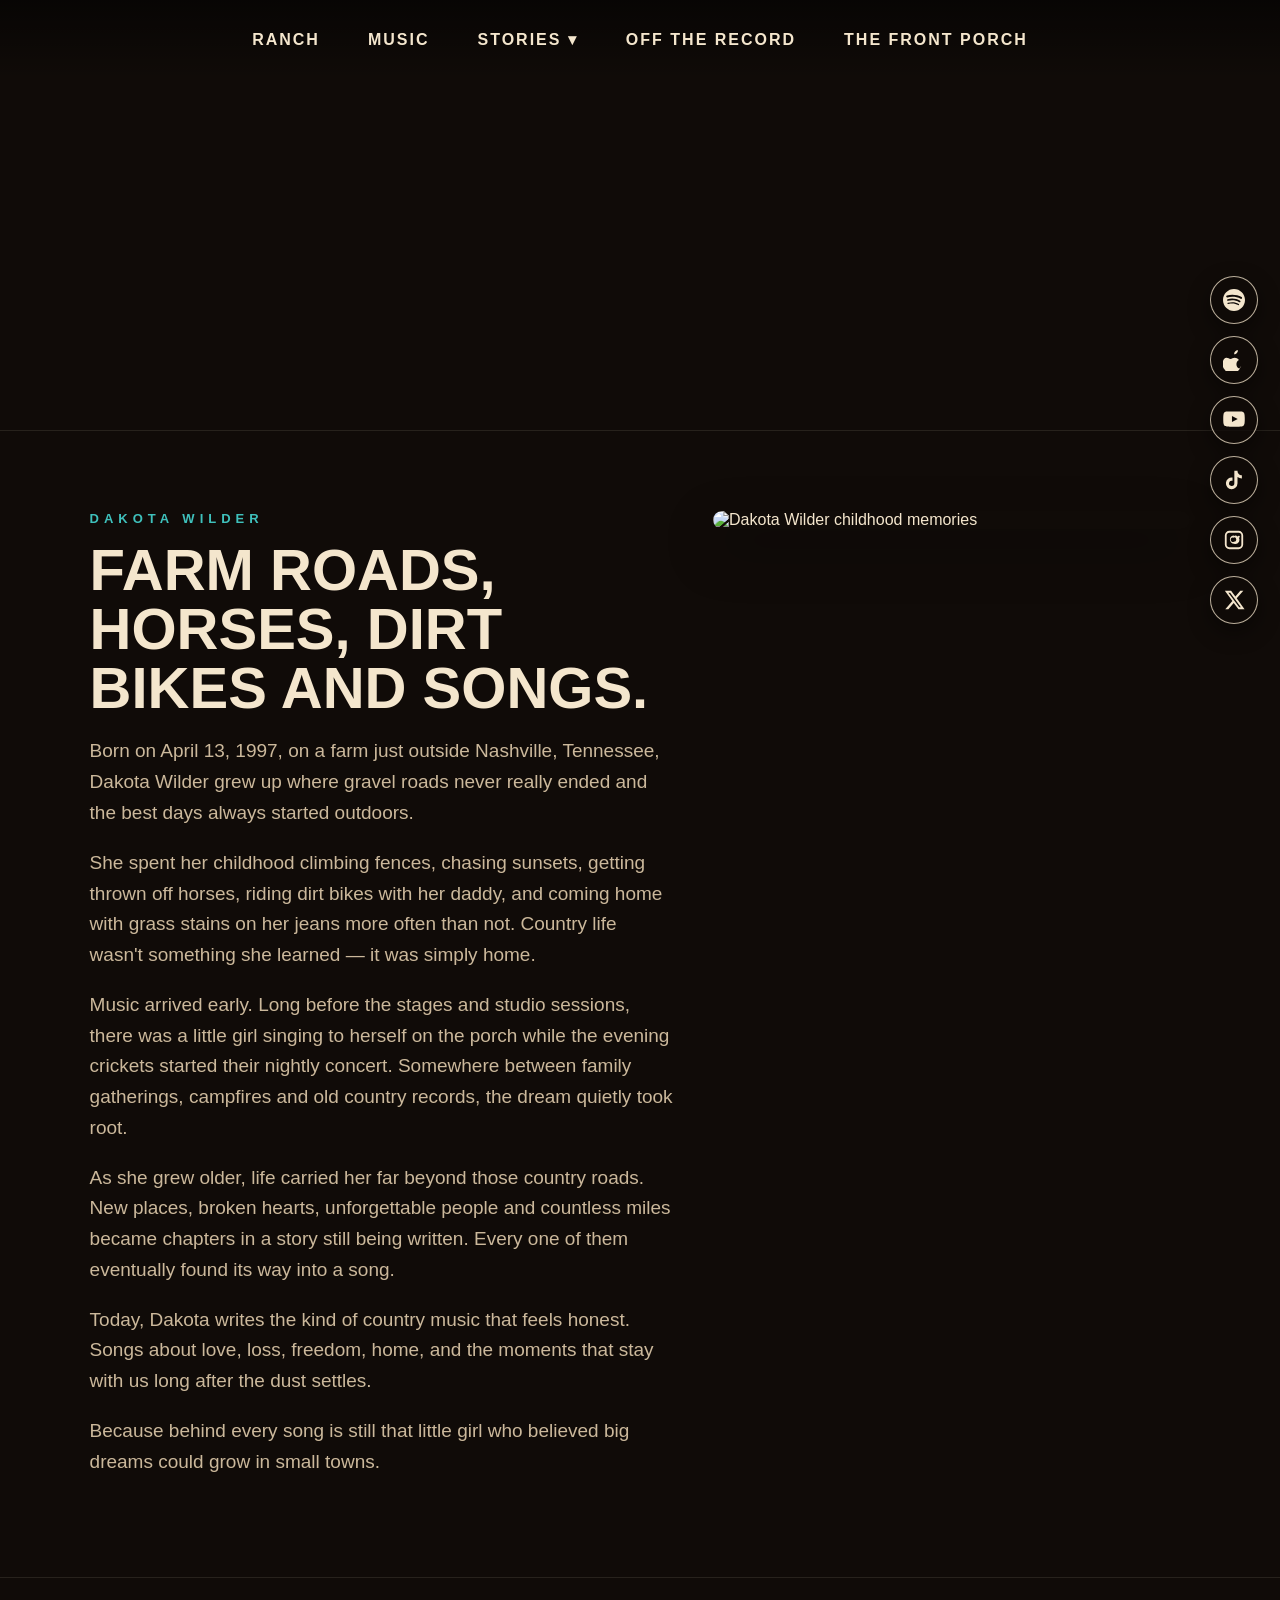
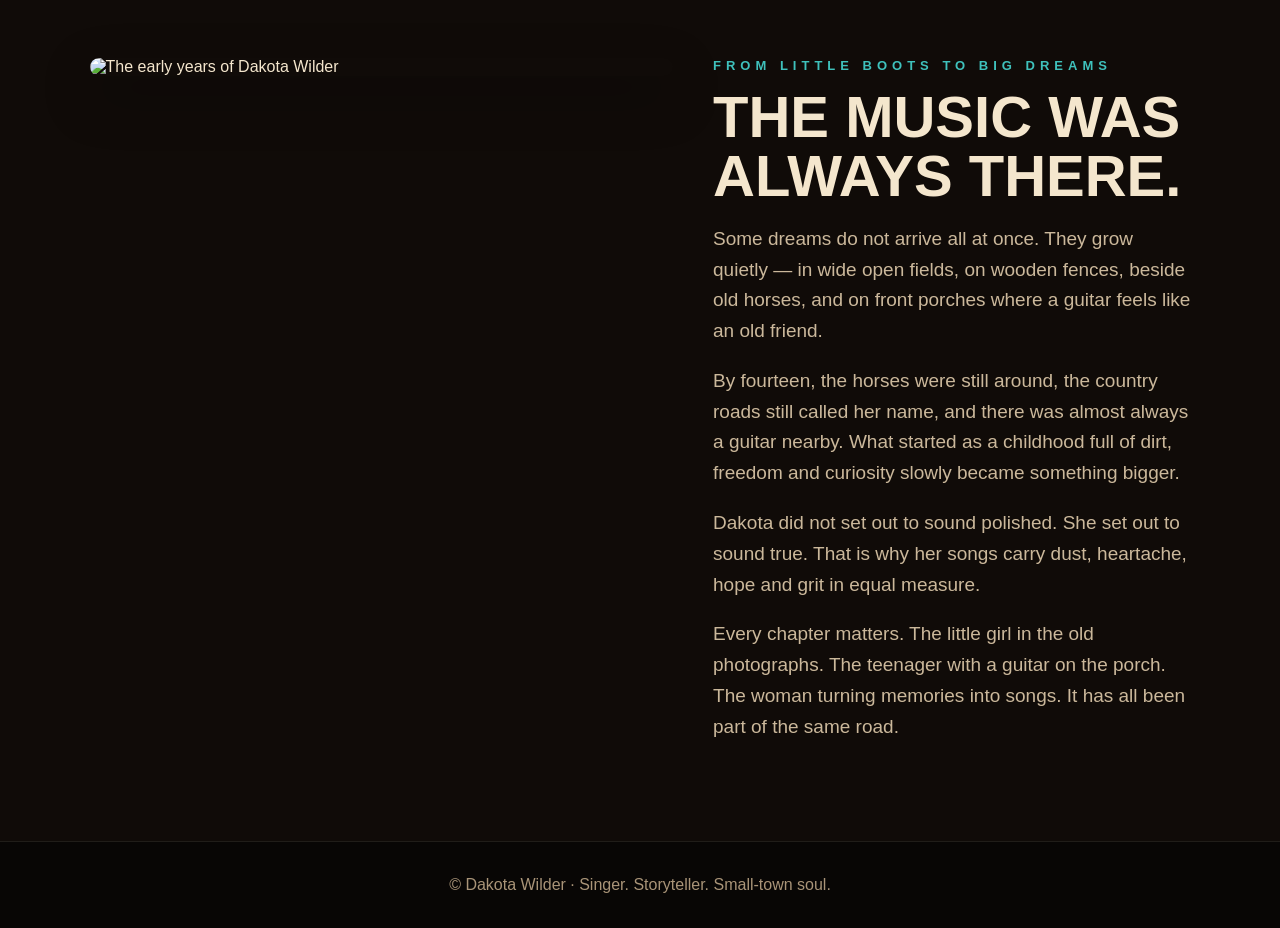
==== about.html @ b282b976 "Clean website structure and update music previews" ====
<!DOCTYPE html>
<html lang="en">
<head>
    <meta charset="UTF-8">
    <meta name="viewport" content="width=device-width, initial-scale=1.0">
    <title>My Story | Dakota Wilder</title>
    <meta name="description" content="The story of Dakota Wilder.">
    <link rel="icon" href="favicon.ico" sizes="any">
    <link rel="icon" type="image/png" href="dw-favicon.png">
    <link rel="apple-touch-icon" href="dw-favicon.png">
    <link rel="stylesheet" href="css/styles.css">
</head>

<body>

<header class="site-header">
    <button class="mobile-menu-btn" type="button">Menu</button>

    <nav class="nav">
    <a class="nav-link" href="index.html">Ranch</a>
    <a class="nav-link" href="music.html">Music</a>

    <div class="nav-item">
        <button class="menu-toggle" type="button">Stories ▾</button>
        <div class="dropdown-menu">
            <a href="about.html">My Story</a>
            <a href="campfire-stories.html">Campfire Journal</a>
        </div>
    </div>

    <a class="nav-link" href="backroad-gallery.html">Off the Record</a>
    <a class="nav-link" href="fan-wall.html">The Front Porch</a>
</nav>
</header>

<div class="social-rail">
    <a class="icon-btn" href="https://open.spotify.com/artist/5qJsiSGEAFm5tGvDlnrL5n" target="_blank" rel="noopener" aria-label="Spotify">
        <svg viewBox="0 0 24 24"><path d="M12 0C5.37 0 0 5.37 0 12s5.37 12 12 12 12-5.37 12-12S18.63 0 12 0zm5.5 17.34c-.22.35-.69.46-1.04.24-2.86-1.75-6.46-2.15-10.7-1.18-.4.09-.8-.16-.89-.56-.09-.4.16-.8.56-.89 4.64-1.06 8.62-.6 11.83 1.36.35.22.46.68.24 1.03zm1.48-3.29c-.28.43-.85.56-1.28.28-3.27-2.01-8.25-2.59-12.12-1.42-.49.15-1.01-.13-1.16-.62-.15-.49.13-1.01.62-1.16 4.41-1.34 9.89-.69 13.66 1.62.43.27.56.84.28 1.3zm.13-3.42C15.18 8.3 8.7 8.09 4.95 9.22c-.59.18-1.21-.15-1.39-.74-.18-.59.15-1.21.74-1.39 4.31-1.31 11.46-1.06 16 1.63.53.31.71 1 .39 1.53-.31.53-1 .71-1.58.38z"/></svg>
    </a>

    <a class="icon-btn" href="https://music.apple.com/za/artist/dakota-wilder/1894577839" target="_blank" rel="noopener" aria-label="Apple Music">
        <svg viewBox="0 0 24 24"><path d="M16.36 1.43c0 1.08-.44 2.1-1.17 2.88-.76.82-2.02 1.45-3.03 1.36-.13-1.04.36-2.15 1.08-2.92.78-.84 2.14-1.48 3.12-1.32zm3.55 16.92c-.58 1.33-.86 1.93-1.61 3.11-1.05 1.62-2.53 3.64-4.36 3.66-1.63.02-2.05-1.06-4.26-1.04-2.21.01-2.67 1.07-4.3 1.05-1.83-.02-3.23-1.84-4.28-3.46C-1.93 16.94-.25 9.83 3.62 9.58c1.88-.12 3.05 1.22 4.6 1.22 1.5 0 2.42-1.23 4.58-1.23 1.64 0 3.38.89 4.58 2.43-4.02 2.2-3.37 7.94.53 9.35z"/></svg>
    </a>

    <a class="icon-btn" href="https://www.youtube.com/@dakotawilderofficial" target="_blank" rel="noopener" aria-label="YouTube">
        <svg viewBox="0 0 24 24"><path d="M23.5 6.2s-.23-1.63-.94-2.35c-.9-.94-1.91-.95-2.37-1C16.88 2.6 12 2.6 12 2.6h-.01s-4.88 0-8.19.25c-.46.05-1.47.06-2.37 1C.72 4.57.5 6.2.5 6.2S.26 8.12.26 10.04v1.8c0 1.92.24 3.84.24 3.84s.23 1.63.94 2.35c.9.94 2.08.91 2.61 1.01 1.89.18 7.95.24 7.95.24s4.89-.01 8.2-.26c.46-.05 1.47-.06 2.37-1 .71-.72.94-2.35.94-2.35s.24-1.92.24-3.84v-1.8c0-1.92-.24-3.84-.24-3.84zM9.78 14.2V7.54l6.28 3.34-6.28 3.32z"/></svg>
    </a>

    <a class="icon-btn" href="https://www.tiktok.com/@dakotawilderofficial" target="_blank" rel="noopener" aria-label="TikTok">
        <svg viewBox="0 0 24 24"><path d="M19.59 6.69a4.83 4.83 0 0 1-3.77-4.25V2h-3.45v13.67a2.89 2.89 0 1 1-2-2.75V9.4a6.33 6.33 0 1 0 5.45 6.27V8.72a8.16 8.16 0 0 0 4.77 1.52V6.79c-.34 0-.67-.04-1-.1z"/></svg>
    </a>

    <a class="icon-btn" href="https://www.instagram.com/dakotawildercountry/" target="_blank" rel="noopener" aria-label="Instagram">
        <svg viewBox="0 0 24 24"><path d="M7 2h10a5 5 0 0 1 5 5v10a5 5 0 0 1-5 5H7a5 5 0 0 1-5-5V7a5 5 0 0 1 5-5zm0 2a3 3 0 0 0-3 3v10a3 3 0 0 0 3 3h10a3 3 0 0 0 3-3V7a3 3 0 0 0-3-3H7zm5 3.5A4.5 4.5 0 1 1 12 16a4.5 4.5 0 0 1 0-9zm0 2A2.5 2.5 0 1 0 12 14a2.5 2.5 0 0 0 0-5zm5.25-2.15a1.1 1.1 0 1 1-1.1 1.1 1.1 1.1 0 0 1 1.1-1.1z"/></svg>
    </a>

    <a class="icon-btn" href="https://x.com/DakotaWCountry" target="_blank" rel="noopener" aria-label="X">
        <svg viewBox="0 0 24 24"><path d="M18.9 2h3.3l-7.2 8.2L23.5 22h-6.6l-5.2-6.8L5.8 22H2.5l7.7-8.8L2 2h6.8l4.7 6.2L18.9 2zm-1.2 17.9h1.8L7.8 4H5.9l11.8 15.9z"/></svg>
    </a>
</div>

<main>

    <section class="page-hero" style="background-image:url('images/img/headers/headerstory.png');"></section>

    <section class="section">
        <div class="wrap story-layout">

            <div>
                <div class="eyebrow">Dakota Wilder</div>

                <h2>Farm roads, horses, dirt bikes and songs.</h2>

                <p>Born on April 13, 1997, on a farm just outside Nashville, Tennessee, Dakota Wilder grew up where gravel roads never really ended and the best days always started outdoors.</p>

                <p>She spent her childhood climbing fences, chasing sunsets, getting thrown off horses, riding dirt bikes with her daddy, and coming home with grass stains on her jeans more often than not. Country life wasn't something she learned — it was simply home.</p>

                <p>Music arrived early. Long before the stages and studio sessions, there was a little girl singing to herself on the porch while the evening crickets started their nightly concert. Somewhere between family gatherings, campfires and old country records, the dream quietly took root.</p>

                <p>As she grew older, life carried her far beyond those country roads. New places, broken hearts, unforgettable people and countless miles became chapters in a story still being written. Every one of them eventually found its way into a song.</p>

                <p>Today, Dakota writes the kind of country music that feels honest. Songs about love, loss, freedom, home, and the moments that stay with us long after the dust settles.</p>

                <p>Because behind every song is still that little girl who believed big dreams could grow in small towns.</p>
            </div>

            <div>
                <img src="childhood-pics.png"
                     alt="Dakota Wilder childhood memories"
                     style="width:100%;border-radius:14px;box-shadow:0 20px 50px rgba(0,0,0,.35);display:block;">
            </div>

        </div>
    </section>

    <section class="section">
        <div class="wrap story-layout">

            <div>
                <img src="childhood-pics2.png"
                     alt="The early years of Dakota Wilder"
                     style="width:100%;border-radius:14px;box-shadow:0 20px 50px rgba(0,0,0,.35);display:block;">
            </div>

            <div>
                <div class="eyebrow">From little boots to big dreams</div>

                <h2>The music was always there.</h2>

                <p>Some dreams do not arrive all at once. They grow quietly — in wide open fields, on wooden fences, beside old horses, and on front porches where a guitar feels like an old friend.</p>

                <p>By fourteen, the horses were still around, the country roads still called her name, and there was almost always a guitar nearby. What started as a childhood full of dirt, freedom and curiosity slowly became something bigger.</p>

                <p>Dakota did not set out to sound polished. She set out to sound true. That is why her songs carry dust, heartache, hope and grit in equal measure.</p>

                <p>Every chapter matters. The little girl in the old photographs. The teenager with a guitar on the porch. The woman turning memories into songs. It has all been part of the same road.</p>
            </div>

        </div>
    </section>

</main>

<footer class="site-footer">
    © Dakota Wilder · Singer. Storyteller. Small-town soul.
</footer>

<script src="main.js"></script>

</body>
</html>
---- css/styles.css ----
:root{--bg:#100b08;--panel:#1d140f;--cream:#f4e6cd;--muted:#cbb89b;--line:#6e4a2d;--teal:#3fc1bc;--gold:#c9823c;--shadow:rgba(0,0,0,.45)}*{box-sizing:border-box}body{margin:0;background:var(--bg);color:var(--cream);font-family:"Avenir Next",Avenir,Montserrat,Helvetica,Arial,sans-serif}a{color:inherit;text-decoration:none}.site-header{position:fixed;top:0;left:0;right:0;z-index:1000;display:flex;justify-content:center;padding:18px 6%;background:linear-gradient(to bottom,rgba(8,5,3,.92),rgba(8,5,3,.62),rgba(8,5,3,0))}.nav{display:flex;gap:28px;align-items:center}.nav-link,.menu-toggle{border:0;background:transparent;color:var(--cream);font:inherit;font-weight:900;letter-spacing:2px;text-transform:uppercase;cursor:pointer;padding:12px 10px}.nav-item{position:relative}.dropdown-menu{position:absolute;top:100%;left:50%;transform:translateX(-50%);min-width:230px;padding:10px;background:rgba(29,20,15,.98);border:1px solid var(--line);border-radius:16px;box-shadow:0 20px 45px var(--shadow);display:none}.nav-item.open .dropdown-menu{display:block}.dropdown-menu a{display:block;padding:13px 14px;border-radius:10px;font-weight:750}.dropdown-menu a:hover{background:rgba(63,193,188,.14);color:var(--teal)}.mobile-menu-btn{display:none}.hero{min-height:100vh;position:relative;background:url("hero-desktop.webp") center/cover no-repeat}.hero:after{content:"";position:absolute;inset:0;background:linear-gradient(to bottom,rgba(0,0,0,0) 55%,var(--bg) 100%)}.social-rail{position:fixed;right:22px;top:50%;transform:translateY(-50%);z-index:950;display:flex;flex-direction:column;gap:12px}.icon-btn{width:48px;height:48px;border-radius:50%;display:flex;align-items:center;justify-content:center;background:rgba(16,11,8,.78);border:1px solid rgba(244,230,205,.75);color:var(--cream);box-shadow:0 8px 22px var(--shadow);transition:.18s ease}.icon-btn:hover{color:var(--teal);border-color:var(--teal);transform:translateY(-2px)}.icon-btn svg{width:22px;height:22px;fill:currentColor}.section{padding:80px 7%;border-top:1px solid rgba(244,230,205,.1)}.wrap{max-width:1180px;margin:0 auto}.eyebrow{color:var(--teal);letter-spacing:5px;text-transform:uppercase;font-weight:900;font-size:13px;margin-bottom:14px}h1,h2,h3{margin:0;color:var(--cream)}h1{font-size:clamp(42px,8vw,92px);line-height:.92;text-transform:uppercase}h2{font-size:clamp(34px,5vw,58px);line-height:1.02;text-transform:uppercase}h3{font-size:clamp(22px,2.4vw,32px)}p{font-size:19px;line-height:1.62;color:var(--muted)}.home-intro{background:linear-gradient(180deg,#120d0a,#1b130f)}.home-intro .wrap{max-width:860px;text-align:center}.card-grid{display:grid;grid-template-columns:repeat(3,1fr);gap:20px;margin-top:34px}.feature-card,.note-card{background:var(--panel);border:1px solid rgba(244,230,205,.12);border-radius:24px;padding:28px;box-shadow:0 20px 50px var(--shadow)}.feature-card:hover{border-color:rgba(63,193,188,.55)}.page-hero{min-height:52vh;display:flex;align-items:end;padding:130px 7% 70px;background:linear-gradient(to bottom,rgba(16,11,8,.35),var(--bg)),url("hero-desktop.webp") center/cover no-repeat}.music-stack{display:grid;gap:38px}.song-row{display:grid;grid-template-columns:320px 1fr;gap:36px;align-items:center;background:var(--panel);border:1px solid rgba(244,230,205,.12);border-radius:28px;padding:24px;box-shadow:0 20px 50px var(--shadow)}.song-cover-wrap{position:relative;border-radius:22px;overflow:hidden}.song-cover{width:100%;aspect-ratio:1/1;object-fit:cover;border-radius:22px}.preview-badge{position:absolute;left:14px;bottom:14px;display:flex;align-items:center;gap:8px;padding:9px 12px;border-radius:999px;background:rgba(16,11,8,.82);border:1px solid rgba(244,230,205,.65);font-weight:900;font-size:13px}.preview-badge svg{width:16px;height:16px;fill:currentColor}.release-date{color:var(--gold);font-weight:900;letter-spacing:2px;text-transform:uppercase;margin:8px 0 14px}.stream-icons{display:flex;flex-wrap:wrap;gap:14px;margin-top:22px}.lyrics-panel{margin-top:24px;background:rgba(255,255,255,.025);border:1px solid rgba(244,230,205,.1);border-radius:20px;padding:16px}.lyrics-panel summary{cursor:pointer;font-weight:900}.lyrics-panel img{margin-top:16px;border-radius:14px;width:100%;background:#efe1c5}.story-layout{display:grid;grid-template-columns:1.1fr .9fr;gap:40px}.placeholder{min-height:260px;border:1px dashed rgba(244,230,205,.25);border-radius:24px;display:flex;align-items:center;justify-content:center;text-align:center;color:var(--muted);background:rgba(255,255,255,.025);padding:25px}.fan-form{display:grid;gap:14px;max-width:680px}input,textarea{width:100%;padding:16px 18px;border-radius:14px;border:1px solid rgba(244,230,205,.22);background:#0c0806;color:var(--cream);font:inherit}textarea{min-height:150px}.btn{border:0;border-radius:999px;padding:15px 24px;background:linear-gradient(90deg,var(--gold),var(--teal));color:#120d0a;font-weight:900;cursor:pointer}.site-footer{padding:34px 20px;text-align:center;color:#a99478;background:#080605;border-top:1px solid rgba(244,230,205,.1)}@media(max-width:900px){.site-header{padding:13px 16px;background:rgba(8,5,3,.93);justify-content:space-between}.mobile-menu-btn{display:block;border:1px solid rgba(244,230,205,.35);background:rgba(244,230,205,.06);color:var(--cream);border-radius:12px;padding:10px 12px;font-weight:900}.nav{position:absolute;top:100%;left:0;right:0;flex-direction:column;align-items:stretch;gap:0;background:rgba(8,5,3,.98);border-top:1px solid rgba(244,230,205,.12);display:none;padding:10px 16px 18px}.site-header.open .nav{display:flex}.nav-link,.menu-toggle{text-align:left;width:100%;padding:14px 4px}.dropdown-menu{position:static;transform:none;min-width:0;box-shadow:none;margin:0 0 10px;border-radius:14px}.hero{min-height:100vh;background:url("hero-mobile.webp") center top/cover no-repeat}.social-rail{right:10px;bottom:16px;top:auto;transform:none;gap:8px}.icon-btn{width:40px;height:40px}.icon-btn svg{width:19px;height:19px}.section{padding:58px 22px}.card-grid,.song-row,.story-layout{grid-template-columns:1fr}.page-hero{min-height:44vh;padding:115px 22px 48px;background:linear-gradient(to bottom,rgba(16,11,8,.3),var(--bg)),url("hero-mobile.webp") center top/cover no-repeat}}
/* Final Dakota navigation polish */

.site-header{
    position:absolute;
    top:0;
    left:0;
    width:100%;
    z-index:1000;
    background:linear-gradient(to bottom, rgba(0,0,0,.55), rgba(0,0,0,0));
    border-bottom:none;
}

.nav{
    position:relative;
    z-index:1001;
}

.nav-item{
    position:relative;
}

.dropdown-menu{
    position:absolute;
    top:100%;
    left:50%;
    transform:translateX(-50%);
    min-width:260px;
    padding:22px 0;
    margin-top:14px;
    background:rgba(24,14,10,.94);
    border:1px solid rgba(180,119,65,.45);
    border-radius:20px;
    box-shadow:0 20px 50px rgba(0,0,0,.45);
    backdrop-filter:blur(10px);
    z-index:2000;
}

.dropdown-menu a{
    display:block;
    padding:14px 32px;
    color:#fff2dc;
    text-decoration:none;
    font-weight:800;
    letter-spacing:.02em;
}

.dropdown-menu a:hover{
    color:#3fd0cf;
}

.page-hero{
    min-height:430px;
    background-size:cover;
    background-position:center;
    background-repeat:no-repeat;
}

.page-hero .wrap{
    display:none;
}

@media (max-width:768px){
    .site-header{
        position:absolute;
        background:linear-gradient(to bottom, rgba(0,0,0,.72), rgba(0,0,0,0));
    }

    .dropdown-menu{
        position:static;
        transform:none;
        margin-top:12px;
        min-width:100%;
    }

    .page-hero{
        min-height:330px;
    }
}
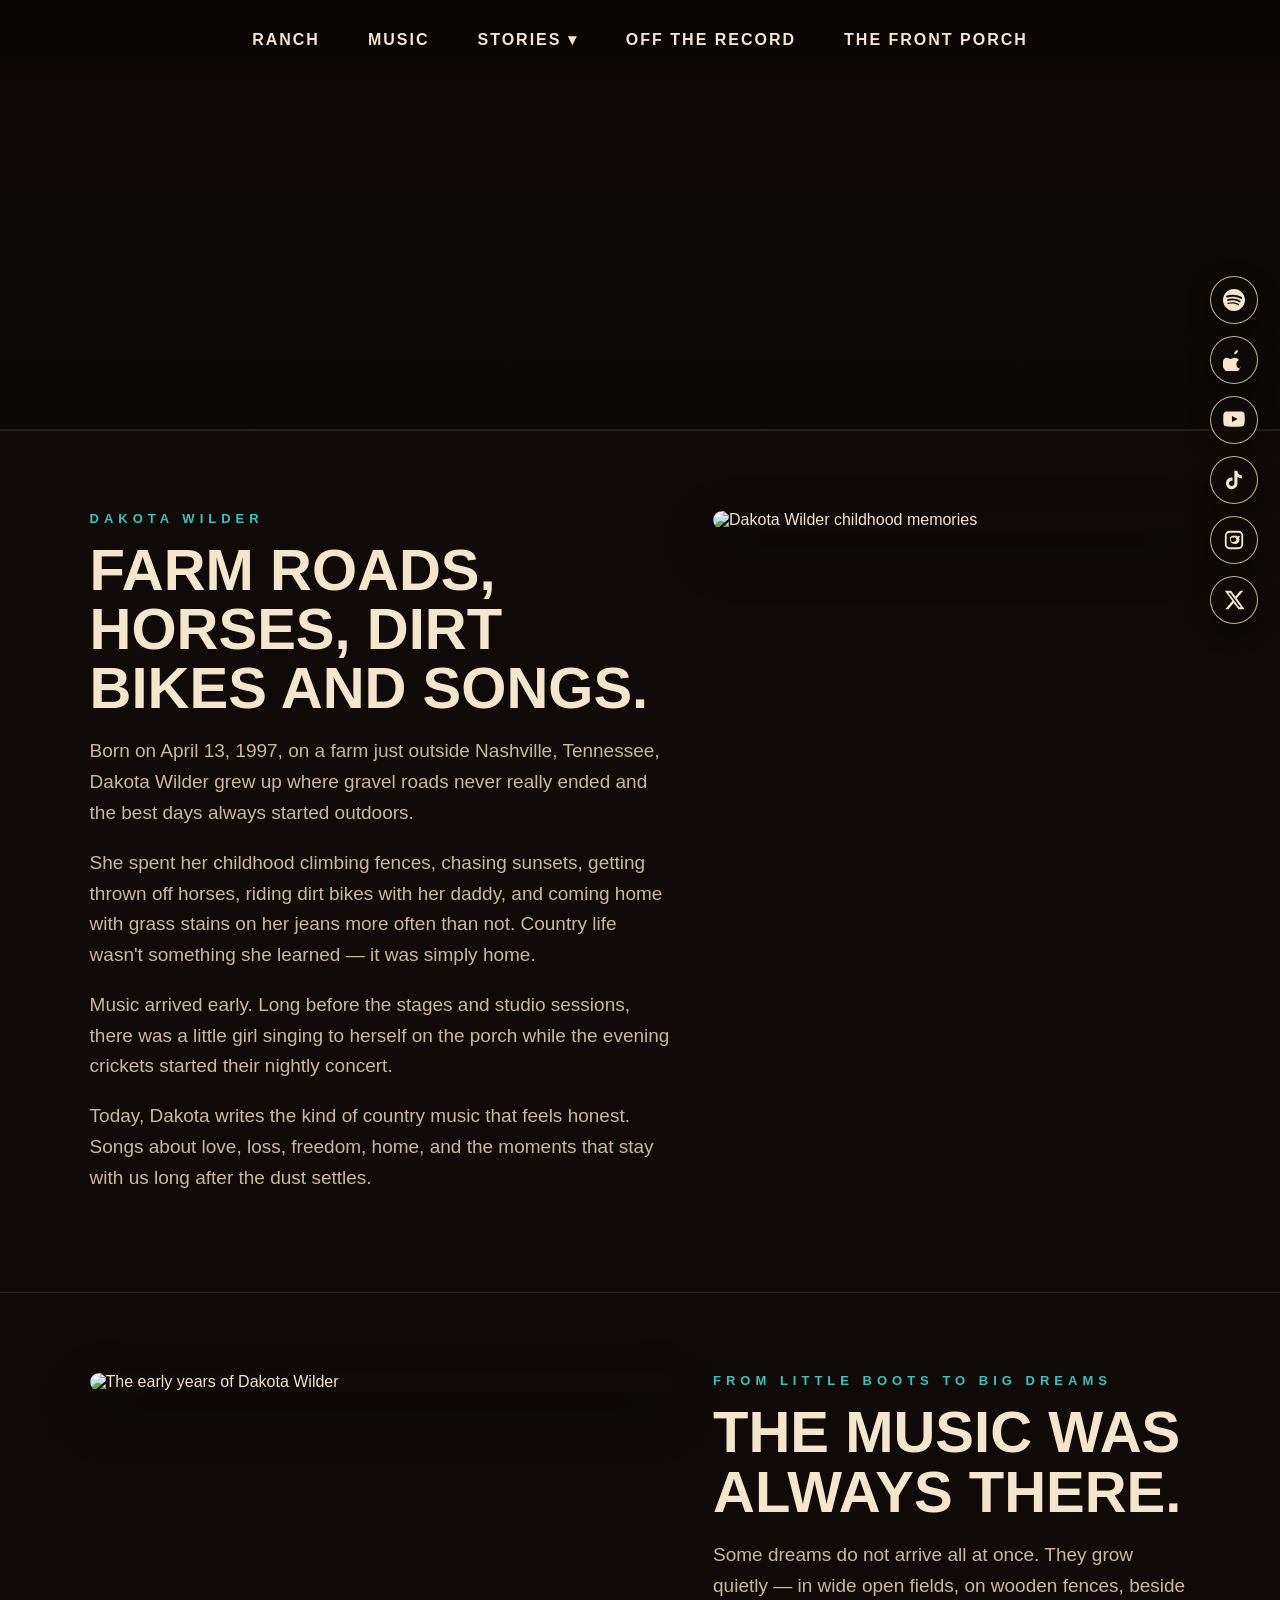
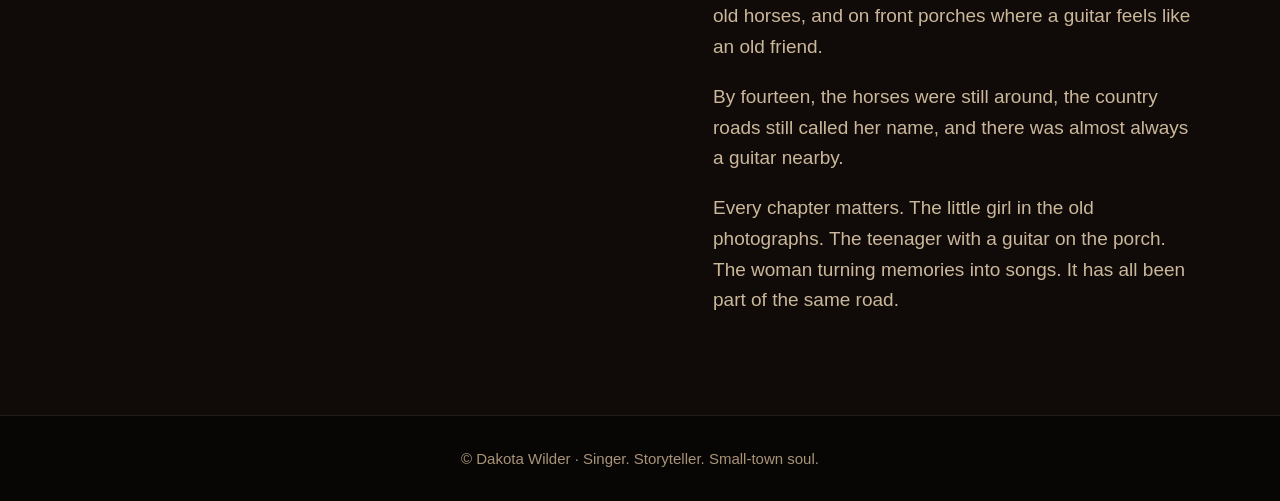
==== commit e67e9136: "Website v1.1 fixes" ====
--- a/about.html
+++ b/about.html
@@ -1,131 +1 @@
-<!DOCTYPE html>
-<html lang="en">
-<head>
-    <meta charset="UTF-8">
-    <meta name="viewport" content="width=device-width, initial-scale=1.0">
-    <title>My Story | Dakota Wilder</title>
-    <meta name="description" content="The story of Dakota Wilder.">
-    <link rel="icon" href="favicon.ico" sizes="any">
-    <link rel="icon" type="image/png" href="dw-favicon.png">
-    <link rel="apple-touch-icon" href="dw-favicon.png">
-    <link rel="stylesheet" href="css/styles.css">
-</head>
-
-<body>
-
-<header class="site-header">
-    <button class="mobile-menu-btn" type="button">Menu</button>
-
-    <nav class="nav">
-    <a class="nav-link" href="index.html">Ranch</a>
-    <a class="nav-link" href="music.html">Music</a>
-
-    <div class="nav-item">
-        <button class="menu-toggle" type="button">Stories ▾</button>
-        <div class="dropdown-menu">
-            <a href="about.html">My Story</a>
-            <a href="campfire-stories.html">Campfire Journal</a>
-        </div>
-    </div>
-
-    <a class="nav-link" href="backroad-gallery.html">Off the Record</a>
-    <a class="nav-link" href="fan-wall.html">The Front Porch</a>
-</nav>
-</header>
-
-<div class="social-rail">
-    <a class="icon-btn" href="https://open.spotify.com/artist/5qJsiSGEAFm5tGvDlnrL5n" target="_blank" rel="noopener" aria-label="Spotify">
-        <svg viewBox="0 0 24 24"><path d="M12 0C5.37 0 0 5.37 0 12s5.37 12 12 12 12-5.37 12-12S18.63 0 12 0zm5.5 17.34c-.22.35-.69.46-1.04.24-2.86-1.75-6.46-2.15-10.7-1.18-.4.09-.8-.16-.89-.56-.09-.4.16-.8.56-.89 4.64-1.06 8.62-.6 11.83 1.36.35.22.46.68.24 1.03zm1.48-3.29c-.28.43-.85.56-1.28.28-3.27-2.01-8.25-2.59-12.12-1.42-.49.15-1.01-.13-1.16-.62-.15-.49.13-1.01.62-1.16 4.41-1.34 9.89-.69 13.66 1.62.43.27.56.84.28 1.3zm.13-3.42C15.18 8.3 8.7 8.09 4.95 9.22c-.59.18-1.21-.15-1.39-.74-.18-.59.15-1.21.74-1.39 4.31-1.31 11.46-1.06 16 1.63.53.31.71 1 .39 1.53-.31.53-1 .71-1.58.38z"/></svg>
-    </a>
-
-    <a class="icon-btn" href="https://music.apple.com/za/artist/dakota-wilder/1894577839" target="_blank" rel="noopener" aria-label="Apple Music">
-        <svg viewBox="0 0 24 24"><path d="M16.36 1.43c0 1.08-.44 2.1-1.17 2.88-.76.82-2.02 1.45-3.03 1.36-.13-1.04.36-2.15 1.08-2.92.78-.84 2.14-1.48 3.12-1.32zm3.55 16.92c-.58 1.33-.86 1.93-1.61 3.11-1.05 1.62-2.53 3.64-4.36 3.66-1.63.02-2.05-1.06-4.26-1.04-2.21.01-2.67 1.07-4.3 1.05-1.83-.02-3.23-1.84-4.28-3.46C-1.93 16.94-.25 9.83 3.62 9.58c1.88-.12 3.05 1.22 4.6 1.22 1.5 0 2.42-1.23 4.58-1.23 1.64 0 3.38.89 4.58 2.43-4.02 2.2-3.37 7.94.53 9.35z"/></svg>
-    </a>
-
-    <a class="icon-btn" href="https://www.youtube.com/@dakotawilderofficial" target="_blank" rel="noopener" aria-label="YouTube">
-        <svg viewBox="0 0 24 24"><path d="M23.5 6.2s-.23-1.63-.94-2.35c-.9-.94-1.91-.95-2.37-1C16.88 2.6 12 2.6 12 2.6h-.01s-4.88 0-8.19.25c-.46.05-1.47.06-2.37 1C.72 4.57.5 6.2.5 6.2S.26 8.12.26 10.04v1.8c0 1.92.24 3.84.24 3.84s.23 1.63.94 2.35c.9.94 2.08.91 2.61 1.01 1.89.18 7.95.24 7.95.24s4.89-.01 8.2-.26c.46-.05 1.47-.06 2.37-1 .71-.72.94-2.35.94-2.35s.24-1.92.24-3.84v-1.8c0-1.92-.24-3.84-.24-3.84zM9.78 14.2V7.54l6.28 3.34-6.28 3.32z"/></svg>
-    </a>
-
-    <a class="icon-btn" href="https://www.tiktok.com/@dakotawilderofficial" target="_blank" rel="noopener" aria-label="TikTok">
-        <svg viewBox="0 0 24 24"><path d="M19.59 6.69a4.83 4.83 0 0 1-3.77-4.25V2h-3.45v13.67a2.89 2.89 0 1 1-2-2.75V9.4a6.33 6.33 0 1 0 5.45 6.27V8.72a8.16 8.16 0 0 0 4.77 1.52V6.79c-.34 0-.67-.04-1-.1z"/></svg>
-    </a>
-
-    <a class="icon-btn" href="https://www.instagram.com/dakotawildercountry/" target="_blank" rel="noopener" aria-label="Instagram">
-        <svg viewBox="0 0 24 24"><path d="M7 2h10a5 5 0 0 1 5 5v10a5 5 0 0 1-5 5H7a5 5 0 0 1-5-5V7a5 5 0 0 1 5-5zm0 2a3 3 0 0 0-3 3v10a3 3 0 0 0 3 3h10a3 3 0 0 0 3-3V7a3 3 0 0 0-3-3H7zm5 3.5A4.5 4.5 0 1 1 12 16a4.5 4.5 0 0 1 0-9zm0 2A2.5 2.5 0 1 0 12 14a2.5 2.5 0 0 0 0-5zm5.25-2.15a1.1 1.1 0 1 1-1.1 1.1 1.1 1.1 0 0 1 1.1-1.1z"/></svg>
-    </a>
-
-    <a class="icon-btn" href="https://x.com/DakotaWCountry" target="_blank" rel="noopener" aria-label="X">
-        <svg viewBox="0 0 24 24"><path d="M18.9 2h3.3l-7.2 8.2L23.5 22h-6.6l-5.2-6.8L5.8 22H2.5l7.7-8.8L2 2h6.8l4.7 6.2L18.9 2zm-1.2 17.9h1.8L7.8 4H5.9l11.8 15.9z"/></svg>
-    </a>
-</div>
-
-<main>
-
-    <section class="page-hero" style="background-image:url('images/img/headers/headerstory.png');"></section>
-
-    <section class="section">
-        <div class="wrap story-layout">
-
-            <div>
-                <div class="eyebrow">Dakota Wilder</div>
-
-                <h2>Farm roads, horses, dirt bikes and songs.</h2>
-
-                <p>Born on April 13, 1997, on a farm just outside Nashville, Tennessee, Dakota Wilder grew up where gravel roads never really ended and the best days always started outdoors.</p>
-
-                <p>She spent her childhood climbing fences, chasing sunsets, getting thrown off horses, riding dirt bikes with her daddy, and coming home with grass stains on her jeans more often than not. Country life wasn't something she learned — it was simply home.</p>
-
-                <p>Music arrived early. Long before the stages and studio sessions, there was a little girl singing to herself on the porch while the evening crickets started their nightly concert. Somewhere between family gatherings, campfires and old country records, the dream quietly took root.</p>
-
-                <p>As she grew older, life carried her far beyond those country roads. New places, broken hearts, unforgettable people and countless miles became chapters in a story still being written. Every one of them eventually found its way into a song.</p>
-
-                <p>Today, Dakota writes the kind of country music that feels honest. Songs about love, loss, freedom, home, and the moments that stay with us long after the dust settles.</p>
-
-                <p>Because behind every song is still that little girl who believed big dreams could grow in small towns.</p>
-            </div>
-
-            <div>
-                <img src="childhood-pics.png"
-                     alt="Dakota Wilder childhood memories"
-                     style="width:100%;border-radius:14px;box-shadow:0 20px 50px rgba(0,0,0,.35);display:block;">
-            </div>
-
-        </div>
-    </section>
-
-    <section class="section">
-        <div class="wrap story-layout">
-
-            <div>
-                <img src="childhood-pics2.png"
-                     alt="The early years of Dakota Wilder"
-                     style="width:100%;border-radius:14px;box-shadow:0 20px 50px rgba(0,0,0,.35);display:block;">
-            </div>
-
-            <div>
-                <div class="eyebrow">From little boots to big dreams</div>
-
-                <h2>The music was always there.</h2>
-
-                <p>Some dreams do not arrive all at once. They grow quietly — in wide open fields, on wooden fences, beside old horses, and on front porches where a guitar feels like an old friend.</p>
-
-                <p>By fourteen, the horses were still around, the country roads still called her name, and there was almost always a guitar nearby. What started as a childhood full of dirt, freedom and curiosity slowly became something bigger.</p>
-
-                <p>Dakota did not set out to sound polished. She set out to sound true. That is why her songs carry dust, heartache, hope and grit in equal measure.</p>
-
-                <p>Every chapter matters. The little girl in the old photographs. The teenager with a guitar on the porch. The woman turning memories into songs. It has all been part of the same road.</p>
-            </div>
-
-        </div>
-    </section>
-
-</main>
-
-<footer class="site-footer">
-    © Dakota Wilder · Singer. Storyteller. Small-town soul.
-</footer>
-
-<script src="main.js"></script>
-
-</body>
-</html>
+<!DOCTYPE html><html lang="en"><head><meta charset="UTF-8"><meta name="viewport" content="width=device-width, initial-scale=1.0"><title>My Story | Dakota Wilder</title><meta name="description" content="The story of Dakota Wilder."><link rel="icon" href="img/ui/dw-favicon.png" sizes="any"><link rel="icon" type="image/png" href="img/ui/dw-favicon.png"><link rel="apple-touch-icon" href="img/ui/dw-favicon.png"><link rel="stylesheet" href="css/styles.css"></head><body><header class="site-header"><button class="mobile-menu-btn" type="button" aria-label="Open menu" aria-expanded="false"></button><nav class="nav" aria-label="Main navigation"><a class="nav-link" href="index.html">Ranch</a><a class="nav-link" href="music.html">Music</a><div class="nav-item"><button class="menu-toggle" type="button" aria-expanded="false">Stories ▾</button><div class="dropdown-menu"><a href="about.html">My Story</a><a href="campfire-journal.html">Campfire Journal</a></div></div><a class="nav-link" href="off-the-record.html">Off the Record</a><a class="nav-link" href="front-porch.html">The Front Porch</a></nav></header><div class="social-rail"><a class="icon-btn" href="https://open.spotify.com/artist/5qJsiSGEAFm5tGvDlnrL5n" target="_blank" rel="noopener" aria-label="Spotify"><svg viewBox="0 0 24 24"><path d="M12 0C5.37 0 0 5.37 0 12s5.37 12 12 12 12-5.37 12-12S18.63 0 12 0zm5.5 17.34c-.22.35-.69.46-1.04.24-2.86-1.75-6.46-2.15-10.7-1.18-.4.09-.8-.16-.89-.56-.09-.4.16-.8.56-.89 4.64-1.06 8.62-.6 11.83 1.36.35.22.46.68.24 1.03zm1.48-3.29c-.28.43-.85.56-1.28.28-3.27-2.01-8.25-2.59-12.12-1.42-.49.15-1.01-.13-1.16-.62-.15-.49.13-1.01.62-1.16 4.41-1.34 9.89-.69 13.66 1.62.43.27.56.84.28 1.3zm.13-3.42C15.18 8.3 8.7 8.09 4.95 9.22c-.59.18-1.21-.15-1.39-.74-.18-.59.15-1.21.74-1.39 4.31-1.31 11.46-1.06 16 1.63.53.31.71 1 .39 1.53-.31.53-1 .71-1.58.38z"/></svg></a><a class="icon-btn" href="https://music.apple.com/za/artist/dakota-wilder/1894577839" target="_blank" rel="noopener" aria-label="Apple Music"><svg viewBox="0 0 24 24"><path d="M16.36 1.43c0 1.08-.44 2.1-1.17 2.88-.76.82-2.02 1.45-3.03 1.36-.13-1.04.36-2.15 1.08-2.92.78-.84 2.14-1.48 3.12-1.32zm3.55 16.92c-.58 1.33-.86 1.93-1.61 3.11-1.05 1.62-2.53 3.64-4.36 3.66-1.63.02-2.05-1.06-4.26-1.04-2.21.01-2.67 1.07-4.3 1.05-1.83-.02-3.23-1.84-4.28-3.46C-1.93 16.94-.25 9.83 3.62 9.58c1.88-.12 3.05 1.22 4.6 1.22 1.5 0 2.42-1.23 4.58-1.23 1.64 0 3.38.89 4.58 2.43-4.02 2.2-3.37 7.94.53 9.35z"/></svg></a><a class="icon-btn" href="https://www.youtube.com/@dakotawilderofficial" target="_blank" rel="noopener" aria-label="YouTube"><svg viewBox="0 0 24 24"><path d="M23.5 6.2s-.23-1.63-.94-2.35c-.9-.94-1.91-.95-2.37-1C16.88 2.6 12 2.6 12 2.6h-.01s-4.88 0-8.19.25c-.46.05-1.47.06-2.37 1C.72 4.57.5 6.2.5 6.2S.26 8.12.26 10.04v1.8c0 1.92.24 3.84.24 3.84s.23 1.63.94 2.35c.9.94 2.08.91 2.61 1.01 1.89.18 7.95.24 7.95.24s4.89-.01 8.2-.26c.46-.05 1.47-.06 2.37-1 .71-.72.94-2.35.94-2.35s.24-1.92.24-3.84v-1.8c0-1.92-.24-3.84-.24-3.84zM9.78 14.2V7.54l6.28 3.34-6.28 3.32z"/></svg></a><a class="icon-btn" href="https://www.tiktok.com/@dakotawilderofficial" target="_blank" rel="noopener" aria-label="TikTok"><svg viewBox="0 0 24 24"><path d="M19.59 6.69a4.83 4.83 0 0 1-3.77-4.25V2h-3.45v13.67a2.89 2.89 0 1 1-2-2.75V9.4a6.33 6.33 0 1 0 5.45 6.27V8.72a8.16 8.16 0 0 0 4.77 1.52V6.79c-.34 0-.67-.04-1-.1z"/></svg></a><a class="icon-btn" href="https://www.instagram.com/dakotawildercountry/" target="_blank" rel="noopener" aria-label="Instagram"><svg viewBox="0 0 24 24"><path d="M7 2h10a5 5 0 0 1 5 5v10a5 5 0 0 1-5 5H7a5 5 0 0 1-5-5V7a5 5 0 0 1 5-5zm0 2a3 3 0 0 0-3 3v10a3 3 0 0 0 3 3h10a3 3 0 0 0 3-3V7a3 3 0 0 0-3-3H7zm5 3.5A4.5 4.5 0 1 1 12 16a4.5 4.5 0 0 1 0-9zm0 2A2.5 2.5 0 1 0 12 14a2.5 2.5 0 0 0 0-5zm5.25-2.15a1.1 1.1 0 1 1-1.1 1.1 1.1 1.1 0 0 1 1.1-1.1z"/></svg></a><a class="icon-btn" href="https://x.com/DakotaWCountry" target="_blank" rel="noopener" aria-label="X"><svg viewBox="0 0 24 24"><path d="M18.9 2h3.3l-7.2 8.2L23.5 22h-6.6l-5.2-6.8L5.8 22H2.5l7.7-8.8L2 2h6.8l4.7 6.2L18.9 2zm-1.2 17.9h1.8L7.8 4H5.9l11.8 15.9z"/></svg></a></div><main><section class="page-hero page-hero-story" aria-label="Dakota Wilder story"></section><section class="section"><div class="wrap story-layout"><div><div class="eyebrow">Dakota Wilder</div><h2>Farm roads, horses, dirt bikes and songs.</h2><p>Born on April 13, 1997, on a farm just outside Nashville, Tennessee, Dakota Wilder grew up where gravel roads never really ended and the best days always started outdoors.</p><p>She spent her childhood climbing fences, chasing sunsets, getting thrown off horses, riding dirt bikes with her daddy, and coming home with grass stains on her jeans more often than not. Country life wasn't something she learned — it was simply home.</p><p>Music arrived early. Long before the stages and studio sessions, there was a little girl singing to herself on the porch while the evening crickets started their nightly concert.</p><p>Today, Dakota writes the kind of country music that feels honest. Songs about love, loss, freedom, home, and the moments that stay with us long after the dust settles.</p></div><div><img class="story-image" src="img/about/childhood-pics.png" alt="Dakota Wilder childhood memories"></div></div></section><section class="section"><div class="wrap story-layout"><div><img class="story-image" src="img/about/childhood-pics2.png" alt="The early years of Dakota Wilder"></div><div><div class="eyebrow">From little boots to big dreams</div><h2>The music was always there.</h2><p>Some dreams do not arrive all at once. They grow quietly — in wide open fields, on wooden fences, beside old horses, and on front porches where a guitar feels like an old friend.</p><p>By fourteen, the horses were still around, the country roads still called her name, and there was almost always a guitar nearby.</p><p>Every chapter matters. The little girl in the old photographs. The teenager with a guitar on the porch. The woman turning memories into songs. It has all been part of the same road.</p></div></div></section></main><footer class="site-footer">© Dakota Wilder · Singer. Storyteller. Small-town soul.</footer><script src="js/main.js"></script></body></html>
--- a/css/styles.css
+++ b/css/styles.css
@@ -1,79 +1 @@
-:root{--bg:#100b08;--panel:#1d140f;--cream:#f4e6cd;--muted:#cbb89b;--line:#6e4a2d;--teal:#3fc1bc;--gold:#c9823c;--shadow:rgba(0,0,0,.45)}*{box-sizing:border-box}body{margin:0;background:var(--bg);color:var(--cream);font-family:"Avenir Next",Avenir,Montserrat,Helvetica,Arial,sans-serif}a{color:inherit;text-decoration:none}.site-header{position:fixed;top:0;left:0;right:0;z-index:1000;display:flex;justify-content:center;padding:18px 6%;background:linear-gradient(to bottom,rgba(8,5,3,.92),rgba(8,5,3,.62),rgba(8,5,3,0))}.nav{display:flex;gap:28px;align-items:center}.nav-link,.menu-toggle{border:0;background:transparent;color:var(--cream);font:inherit;font-weight:900;letter-spacing:2px;text-transform:uppercase;cursor:pointer;padding:12px 10px}.nav-item{position:relative}.dropdown-menu{position:absolute;top:100%;left:50%;transform:translateX(-50%);min-width:230px;padding:10px;background:rgba(29,20,15,.98);border:1px solid var(--line);border-radius:16px;box-shadow:0 20px 45px var(--shadow);display:none}.nav-item.open .dropdown-menu{display:block}.dropdown-menu a{display:block;padding:13px 14px;border-radius:10px;font-weight:750}.dropdown-menu a:hover{background:rgba(63,193,188,.14);color:var(--teal)}.mobile-menu-btn{display:none}.hero{min-height:100vh;position:relative;background:url("hero-desktop.webp") center/cover no-repeat}.hero:after{content:"";position:absolute;inset:0;background:linear-gradient(to bottom,rgba(0,0,0,0) 55%,var(--bg) 100%)}.social-rail{position:fixed;right:22px;top:50%;transform:translateY(-50%);z-index:950;display:flex;flex-direction:column;gap:12px}.icon-btn{width:48px;height:48px;border-radius:50%;display:flex;align-items:center;justify-content:center;background:rgba(16,11,8,.78);border:1px solid rgba(244,230,205,.75);color:var(--cream);box-shadow:0 8px 22px var(--shadow);transition:.18s ease}.icon-btn:hover{color:var(--teal);border-color:var(--teal);transform:translateY(-2px)}.icon-btn svg{width:22px;height:22px;fill:currentColor}.section{padding:80px 7%;border-top:1px solid rgba(244,230,205,.1)}.wrap{max-width:1180px;margin:0 auto}.eyebrow{color:var(--teal);letter-spacing:5px;text-transform:uppercase;font-weight:900;font-size:13px;margin-bottom:14px}h1,h2,h3{margin:0;color:var(--cream)}h1{font-size:clamp(42px,8vw,92px);line-height:.92;text-transform:uppercase}h2{font-size:clamp(34px,5vw,58px);line-height:1.02;text-transform:uppercase}h3{font-size:clamp(22px,2.4vw,32px)}p{font-size:19px;line-height:1.62;color:var(--muted)}.home-intro{background:linear-gradient(180deg,#120d0a,#1b130f)}.home-intro .wrap{max-width:860px;text-align:center}.card-grid{display:grid;grid-template-columns:repeat(3,1fr);gap:20px;margin-top:34px}.feature-card,.note-card{background:var(--panel);border:1px solid rgba(244,230,205,.12);border-radius:24px;padding:28px;box-shadow:0 20px 50px var(--shadow)}.feature-card:hover{border-color:rgba(63,193,188,.55)}.page-hero{min-height:52vh;display:flex;align-items:end;padding:130px 7% 70px;background:linear-gradient(to bottom,rgba(16,11,8,.35),var(--bg)),url("hero-desktop.webp") center/cover no-repeat}.music-stack{display:grid;gap:38px}.song-row{display:grid;grid-template-columns:320px 1fr;gap:36px;align-items:center;background:var(--panel);border:1px solid rgba(244,230,205,.12);border-radius:28px;padding:24px;box-shadow:0 20px 50px var(--shadow)}.song-cover-wrap{position:relative;border-radius:22px;overflow:hidden}.song-cover{width:100%;aspect-ratio:1/1;object-fit:cover;border-radius:22px}.preview-badge{position:absolute;left:14px;bottom:14px;display:flex;align-items:center;gap:8px;padding:9px 12px;border-radius:999px;background:rgba(16,11,8,.82);border:1px solid rgba(244,230,205,.65);font-weight:900;font-size:13px}.preview-badge svg{width:16px;height:16px;fill:currentColor}.release-date{color:var(--gold);font-weight:900;letter-spacing:2px;text-transform:uppercase;margin:8px 0 14px}.stream-icons{display:flex;flex-wrap:wrap;gap:14px;margin-top:22px}.lyrics-panel{margin-top:24px;background:rgba(255,255,255,.025);border:1px solid rgba(244,230,205,.1);border-radius:20px;padding:16px}.lyrics-panel summary{cursor:pointer;font-weight:900}.lyrics-panel img{margin-top:16px;border-radius:14px;width:100%;background:#efe1c5}.story-layout{display:grid;grid-template-columns:1.1fr .9fr;gap:40px}.placeholder{min-height:260px;border:1px dashed rgba(244,230,205,.25);border-radius:24px;display:flex;align-items:center;justify-content:center;text-align:center;color:var(--muted);background:rgba(255,255,255,.025);padding:25px}.fan-form{display:grid;gap:14px;max-width:680px}input,textarea{width:100%;padding:16px 18px;border-radius:14px;border:1px solid rgba(244,230,205,.22);background:#0c0806;color:var(--cream);font:inherit}textarea{min-height:150px}.btn{border:0;border-radius:999px;padding:15px 24px;background:linear-gradient(90deg,var(--gold),var(--teal));color:#120d0a;font-weight:900;cursor:pointer}.site-footer{padding:34px 20px;text-align:center;color:#a99478;background:#080605;border-top:1px solid rgba(244,230,205,.1)}@media(max-width:900px){.site-header{padding:13px 16px;background:rgba(8,5,3,.93);justify-content:space-between}.mobile-menu-btn{display:block;border:1px solid rgba(244,230,205,.35);background:rgba(244,230,205,.06);color:var(--cream);border-radius:12px;padding:10px 12px;font-weight:900}.nav{position:absolute;top:100%;left:0;right:0;flex-direction:column;align-items:stretch;gap:0;background:rgba(8,5,3,.98);border-top:1px solid rgba(244,230,205,.12);display:none;padding:10px 16px 18px}.site-header.open .nav{display:flex}.nav-link,.menu-toggle{text-align:left;width:100%;padding:14px 4px}.dropdown-menu{position:static;transform:none;min-width:0;box-shadow:none;margin:0 0 10px;border-radius:14px}.hero{min-height:100vh;background:url("hero-mobile.webp") center top/cover no-repeat}.social-rail{right:10px;bottom:16px;top:auto;transform:none;gap:8px}.icon-btn{width:40px;height:40px}.icon-btn svg{width:19px;height:19px}.section{padding:58px 22px}.card-grid,.song-row,.story-layout{grid-template-columns:1fr}.page-hero{min-height:44vh;padding:115px 22px 48px;background:linear-gradient(to bottom,rgba(16,11,8,.3),var(--bg)),url("hero-mobile.webp") center top/cover no-repeat}}
-/* Final Dakota navigation polish */
-
-.site-header{
-    position:absolute;
-    top:0;
-    left:0;
-    width:100%;
-    z-index:1000;
-    background:linear-gradient(to bottom, rgba(0,0,0,.55), rgba(0,0,0,0));
-    border-bottom:none;
-}
-
-.nav{
-    position:relative;
-    z-index:1001;
-}
-
-.nav-item{
-    position:relative;
-}
-
-.dropdown-menu{
-    position:absolute;
-    top:100%;
-    left:50%;
-    transform:translateX(-50%);
-    min-width:260px;
-    padding:22px 0;
-    margin-top:14px;
-    background:rgba(24,14,10,.94);
-    border:1px solid rgba(180,119,65,.45);
-    border-radius:20px;
-    box-shadow:0 20px 50px rgba(0,0,0,.45);
-    backdrop-filter:blur(10px);
-    z-index:2000;
-}
-
-.dropdown-menu a{
-    display:block;
-    padding:14px 32px;
-    color:#fff2dc;
-    text-decoration:none;
-    font-weight:800;
-    letter-spacing:.02em;
-}
-
-.dropdown-menu a:hover{
-    color:#3fd0cf;
-}
-
-.page-hero{
-    min-height:430px;
-    background-size:cover;
-    background-position:center;
-    background-repeat:no-repeat;
-}
-
-.page-hero .wrap{
-    display:none;
-}
-
-@media (max-width:768px){
-    .site-header{
-        position:absolute;
-        background:linear-gradient(to bottom, rgba(0,0,0,.72), rgba(0,0,0,0));
-    }
-
-    .dropdown-menu{
-        position:static;
-        transform:none;
-        margin-top:12px;
-        min-width:100%;
-    }
-
-    .page-hero{
-        min-height:330px;
-    }
-}
+:root{--bg:#100b08;--panel:#1d140f;--cream:#f4e6cd;--muted:#cbb89b;--line:#6e4a2d;--teal:#3fc1bc;--gold:#c9823c;--shadow:rgba(0,0,0,.45)}*{box-sizing:border-box}html{scroll-behavior:smooth}body{margin:0;background:var(--bg);color:var(--cream);font-family:"Avenir Next",Avenir,Montserrat,Helvetica,Arial,sans-serif;overflow-x:hidden}a{color:inherit;text-decoration:none}img,video{max-width:100%}.site-header{position:fixed;top:0;left:0;right:0;z-index:1000;display:flex;justify-content:center;padding:18px 6%;background:linear-gradient(to bottom,rgba(8,5,3,.92),rgba(8,5,3,.62),rgba(8,5,3,0));pointer-events:none}.site-header>*{pointer-events:auto}.nav{display:flex;gap:28px;align-items:center}.nav-link,.menu-toggle{border:0;background:transparent;color:var(--cream);font:inherit;font-weight:900;letter-spacing:2px;text-transform:uppercase;cursor:pointer;padding:12px 10px}.nav-link:hover,.menu-toggle:hover{color:var(--teal)}.nav-item{position:relative}.dropdown-menu{position:absolute;top:100%;left:50%;transform:translateX(-50%);min-width:260px;padding:12px;background:rgba(29,20,15,.98);border:1px solid rgba(180,119,65,.45);border-radius:18px;box-shadow:0 20px 45px var(--shadow);display:none;backdrop-filter:blur(10px)}.nav-item.open .dropdown-menu,.nav-item:hover .dropdown-menu{display:block}.dropdown-menu a{display:block;padding:13px 16px;border-radius:10px;font-weight:800;color:#fff2dc}.dropdown-menu a:hover{background:rgba(63,193,188,.14);color:var(--teal)}.mobile-menu-btn{display:none}.hero{min-height:100vh;position:relative;background:linear-gradient(rgba(10,7,5,.15),rgba(10,7,5,.2)),url("../img/headers/hero-desktop.webp") center/cover no-repeat}.hero:after{content:"";position:absolute;inset:0;background:linear-gradient(to bottom,rgba(0,0,0,0) 55%,var(--bg) 100%)}.page-hero{min-height:430px;background-size:cover;background-position:center;background-repeat:no-repeat;border-bottom:1px solid rgba(244,230,205,.08)}.page-hero-music{min-height:520px;background-image:linear-gradient(rgba(10,7,5,.35),rgba(10,7,5,.45)),url("../img/headers/header-music.png")}.page-hero-story{background-image:linear-gradient(rgba(10,7,5,.28),rgba(10,7,5,.45)),url("../img/headers/headerstory.png")}.page-hero-journal{background-image:linear-gradient(rgba(10,7,5,.28),rgba(10,7,5,.45)),url("../img/headers/headerjournal.png")}.page-hero-record{background-image:linear-gradient(rgba(10,7,5,.28),rgba(10,7,5,.45)),url("../img/headers/headerrecord.png")}.page-hero-porch{background-image:linear-gradient(rgba(10,6,4,.28),rgba(10,6,4,.42)),url("../img/headers/headerporch.png")}.social-rail{position:fixed;right:22px;top:50%;transform:translateY(-50%);z-index:950;display:flex;flex-direction:column;gap:12px}.icon-btn{width:48px;height:48px;border-radius:50%;display:flex;align-items:center;justify-content:center;background:rgba(16,11,8,.78);border:1px solid rgba(244,230,205,.75);color:var(--cream);box-shadow:0 8px 22px var(--shadow);transition:.18s ease;font-weight:900;line-height:1}.icon-btn:hover{color:var(--teal);border-color:var(--teal);transform:translateY(-2px)}.icon-btn svg{width:22px;height:22px;fill:currentColor}.section{padding:80px 7%;border-top:1px solid rgba(244,230,205,.1)}.page-hero-music+.section{margin-top:-90px;position:relative;z-index:2}.wrap{max-width:1180px;margin:0 auto}.eyebrow{color:var(--teal);letter-spacing:5px;text-transform:uppercase;font-weight:900;font-size:13px;margin-bottom:14px}h1,h2,h3{margin:0;color:var(--cream)}h1{font-size:clamp(42px,8vw,92px);line-height:.92;text-transform:uppercase}h2{font-size:clamp(34px,5vw,58px);line-height:1.02;text-transform:uppercase}h3{font-size:clamp(22px,2.4vw,32px)}p{font-size:19px;line-height:1.62;color:var(--muted)}.home-intro{background:linear-gradient(180deg,#120d0a,#1b130f)}.home-intro .wrap{max-width:860px;text-align:center}.card-grid{display:grid;grid-template-columns:repeat(3,1fr);gap:20px;margin-top:34px}.feature-card,.note-card{background:var(--panel);border:1px solid rgba(244,230,205,.12);border-radius:24px;padding:28px;box-shadow:0 20px 50px var(--shadow)}.feature-card:hover{border-color:rgba(63,193,188,.55)}.music-stack{display:grid;gap:38px}.song-row{display:grid;grid-template-columns:320px 1fr;gap:36px;align-items:center;background:var(--panel);border:1px solid rgba(244,230,205,.12);border-radius:28px;padding:24px;box-shadow:0 20px 50px var(--shadow)}.song-cover-wrap{position:relative;border-radius:22px;overflow:hidden;background:#0c0806}.song-cover,.song-preview-video{width:100%;aspect-ratio:1/1;object-fit:cover;border-radius:22px;display:block}.song-preview-video{position:absolute;inset:0;height:100%;opacity:0;transition:opacity .25s ease;pointer-events:none}.song-cover-wrap.is-previewing .song-preview-video{opacity:1}.preview-badge{position:absolute;left:14px;bottom:14px;display:flex;align-items:center;gap:8px;padding:9px 12px;border-radius:999px;background:rgba(16,11,8,.82);border:1px solid rgba(244,230,205,.65);font-weight:900;font-size:13px;transition:opacity .2s ease}.song-cover-wrap.preview-seen .preview-badge{display:none}.release-date{color:var(--gold);font-weight:900;letter-spacing:2px;text-transform:uppercase;margin:8px 0 14px}.stream-icons{display:flex;flex-wrap:wrap;gap:14px;margin-top:22px}.lyrics-panel{margin-top:24px;background:rgba(255,255,255,.025);border:1px solid rgba(244,230,205,.1);border-radius:20px;padding:16px}.lyrics-panel summary{cursor:pointer;font-weight:900;list-style:none}.lyrics-panel summary::-webkit-details-marker{display:none}.lyrics-panel summary:before{content:"▶ ";color:var(--cream)}.lyrics-panel[open] summary:before{content:"▼ "}.lyrics-panel img{margin-top:16px;border-radius:14px;width:100%;background:#efe1c5}.story-layout{display:grid;grid-template-columns:1.1fr .9fr;gap:40px;align-items:start}.story-image{width:100%;border-radius:14px;box-shadow:0 20px 50px rgba(0,0,0,.35);display:block}.placeholder{min-height:260px;border:1px dashed rgba(244,230,205,.25);border-radius:24px;display:flex;align-items:center;justify-content:center;text-align:center;color:var(--muted);background:rgba(255,255,255,.025);padding:25px}.fan-form{display:grid;gap:14px;max-width:680px}input,textarea{width:100%;padding:16px 18px;border-radius:14px;border:1px solid rgba(244,230,205,.22);background:#0c0806;color:var(--cream);font:inherit}textarea{min-height:150px}.btn{border:0;border-radius:999px;padding:15px 24px;background:linear-gradient(90deg,var(--gold),var(--teal));color:#120d0a;font-weight:900;cursor:pointer}.site-footer{padding:34px 12px;text-align:center;color:#a99478;background:#080605;border-top:1px solid rgba(244,230,205,.1);font-size:15px;white-space:nowrap;overflow:hidden;text-overflow:ellipsis}.form-note{font-size:14px;color:#a99478;margin-top:12px}@media(max-width:900px){.site-header{justify-content:flex-end;padding:12px 14px;background:transparent}.mobile-menu-btn{display:flex;align-items:center;justify-content:center;width:54px;height:54px;border:1px solid rgba(244,230,205,.7);background:rgba(16,11,8,.82);color:var(--cream);border-radius:50%;font-size:0;font-weight:900;box-shadow:0 10px 26px rgba(0,0,0,.35);backdrop-filter:blur(8px)}.mobile-menu-btn:before{content:"☰";font-size:27px;line-height:1}.site-header.open .mobile-menu-btn:before{content:"×";font-size:34px}.nav{position:fixed;top:74px;right:14px;left:14px;flex-direction:column;align-items:stretch;gap:0;background:rgba(8,5,3,.97);border:1px solid rgba(244,230,205,.16);border-radius:22px;display:none;padding:12px 18px 18px;box-shadow:0 18px 50px rgba(0,0,0,.55)}.site-header.open .nav{display:flex}.nav-link,.menu-toggle{text-align:left;width:100%;padding:15px 4px}.dropdown-menu{position:static;transform:none;min-width:0;box-shadow:none;margin:4px 0 10px;border-radius:14px;padding:8px;background:rgba(29,20,15,.75)}.nav-item:hover .dropdown-menu{display:none}.nav-item.open .dropdown-menu{display:block}.hero{min-height:100vh;background:linear-gradient(rgba(10,7,5,.12),rgba(10,7,5,.18)),url("../img/headers/hero-mobile.webp") center top/cover no-repeat}.social-rail{right:10px;bottom:16px;top:auto;transform:none;gap:8px}.icon-btn{width:40px;height:40px}.icon-btn svg{width:19px;height:19px}.section{padding:58px 22px}.card-grid,.song-row,.story-layout{grid-template-columns:1fr}.page-hero{min-height:330px;background-position:center top}.page-hero-music{min-height:420px}.page-hero-music+.section{margin-top:-45px}.song-row{padding:18px;border-radius:24px}.site-footer{font-size:12px;letter-spacing:-.1px;padding-left:6px;padding-right:6px}}@media(max-width:380px){.site-footer{font-size:11px}.social-rail{right:7px}.icon-btn{width:38px;height:38px}}
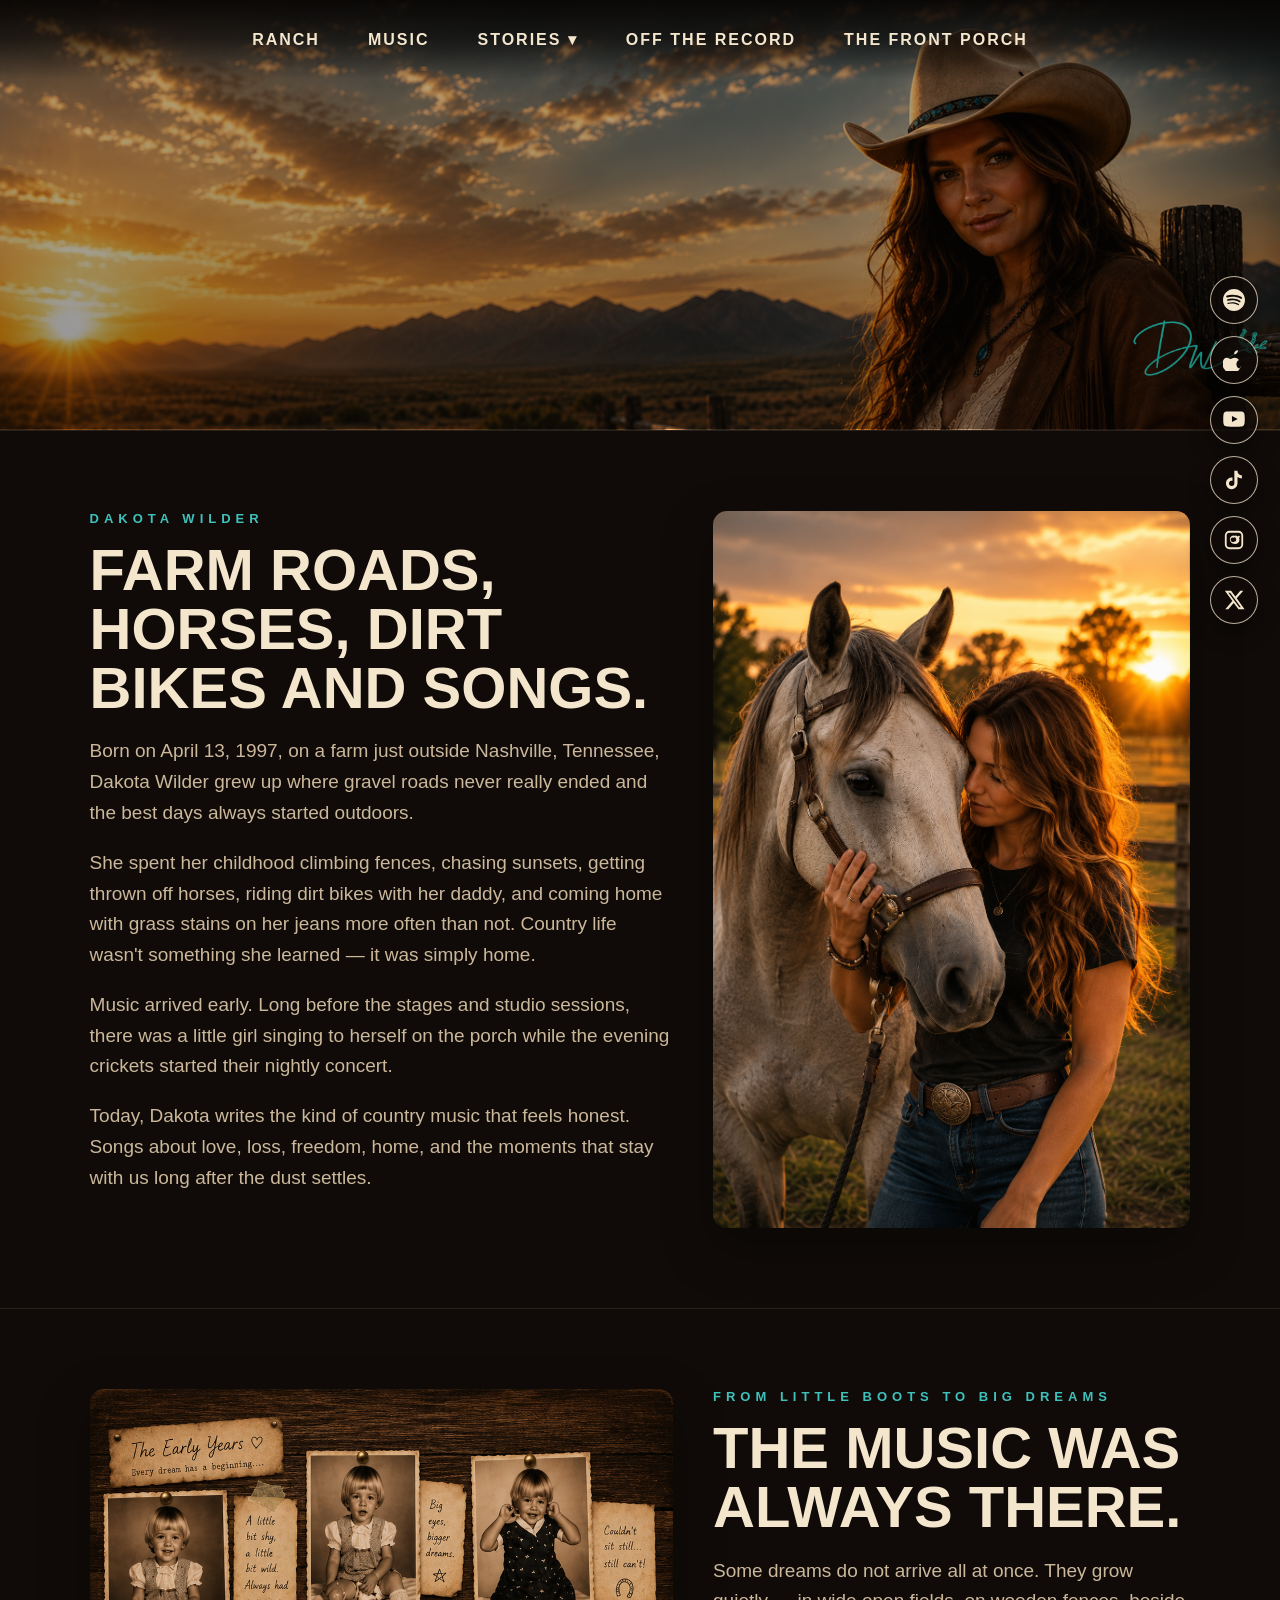
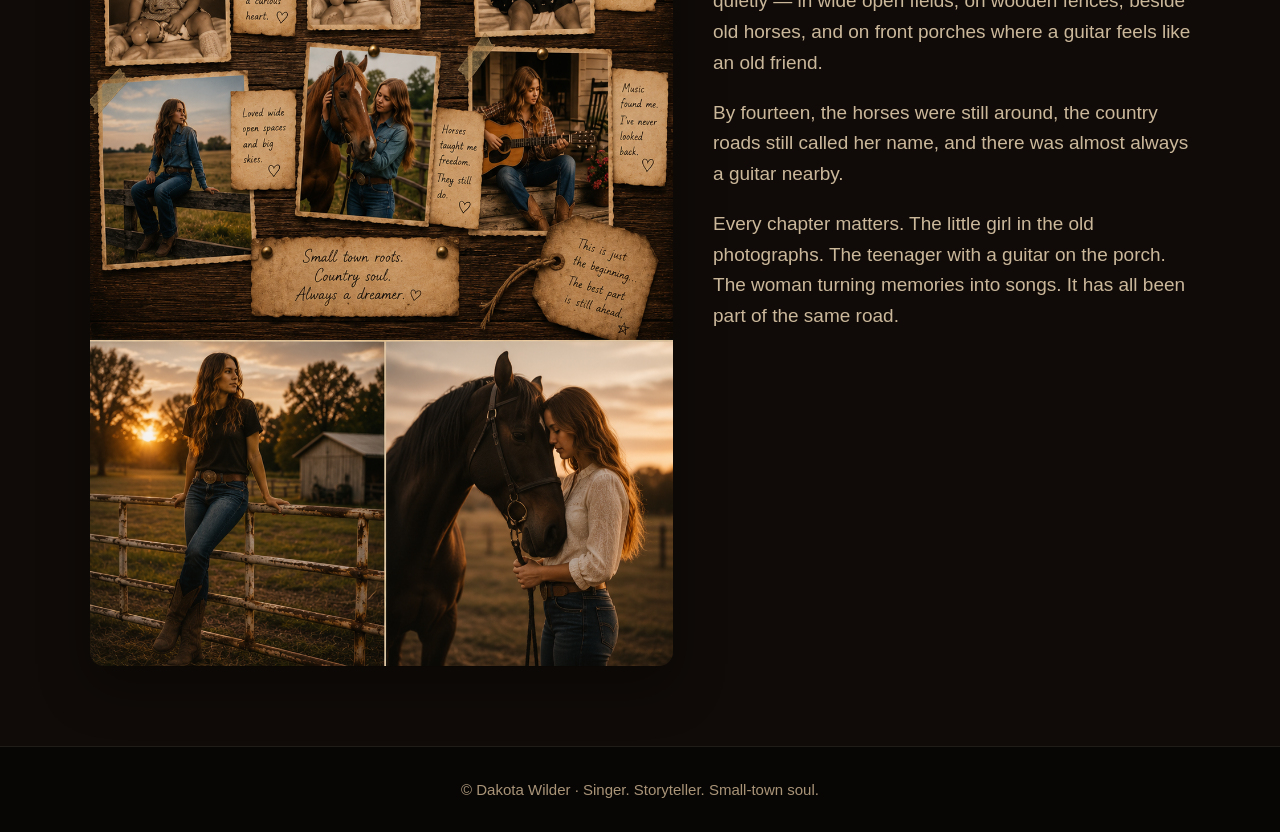
==== commit a86c6e08: "Update song links" ====
--- a/about.html
+++ b/about.html
@@ -1 +1,176 @@
-<!DOCTYPE html><html lang="en"><head><meta charset="UTF-8"><meta name="viewport" content="width=device-width, initial-scale=1.0"><title>My Story | Dakota Wilder</title><meta name="description" content="The story of Dakota Wilder."><link rel="icon" href="img/ui/dw-favicon.png" sizes="any"><link rel="icon" type="image/png" href="img/ui/dw-favicon.png"><link rel="apple-touch-icon" href="img/ui/dw-favicon.png"><link rel="stylesheet" href="css/styles.css"></head><body><header class="site-header"><button class="mobile-menu-btn" type="button" aria-label="Open menu" aria-expanded="false"></button><nav class="nav" aria-label="Main navigation"><a class="nav-link" href="index.html">Ranch</a><a class="nav-link" href="music.html">Music</a><div class="nav-item"><button class="menu-toggle" type="button" aria-expanded="false">Stories ▾</button><div class="dropdown-menu"><a href="about.html">My Story</a><a href="campfire-journal.html">Campfire Journal</a></div></div><a class="nav-link" href="off-the-record.html">Off the Record</a><a class="nav-link" href="front-porch.html">The Front Porch</a></nav></header><div class="social-rail"><a class="icon-btn" href="https://open.spotify.com/artist/5qJsiSGEAFm5tGvDlnrL5n" target="_blank" rel="noopener" aria-label="Spotify"><svg viewBox="0 0 24 24"><path d="M12 0C5.37 0 0 5.37 0 12s5.37 12 12 12 12-5.37 12-12S18.63 0 12 0zm5.5 17.34c-.22.35-.69.46-1.04.24-2.86-1.75-6.46-2.15-10.7-1.18-.4.09-.8-.16-.89-.56-.09-.4.16-.8.56-.89 4.64-1.06 8.62-.6 11.83 1.36.35.22.46.68.24 1.03zm1.48-3.29c-.28.43-.85.56-1.28.28-3.27-2.01-8.25-2.59-12.12-1.42-.49.15-1.01-.13-1.16-.62-.15-.49.13-1.01.62-1.16 4.41-1.34 9.89-.69 13.66 1.62.43.27.56.84.28 1.3zm.13-3.42C15.18 8.3 8.7 8.09 4.95 9.22c-.59.18-1.21-.15-1.39-.74-.18-.59.15-1.21.74-1.39 4.31-1.31 11.46-1.06 16 1.63.53.31.71 1 .39 1.53-.31.53-1 .71-1.58.38z"/></svg></a><a class="icon-btn" href="https://music.apple.com/za/artist/dakota-wilder/1894577839" target="_blank" rel="noopener" aria-label="Apple Music"><svg viewBox="0 0 24 24"><path d="M16.36 1.43c0 1.08-.44 2.1-1.17 2.88-.76.82-2.02 1.45-3.03 1.36-.13-1.04.36-2.15 1.08-2.92.78-.84 2.14-1.48 3.12-1.32zm3.55 16.92c-.58 1.33-.86 1.93-1.61 3.11-1.05 1.62-2.53 3.64-4.36 3.66-1.63.02-2.05-1.06-4.26-1.04-2.21.01-2.67 1.07-4.3 1.05-1.83-.02-3.23-1.84-4.28-3.46C-1.93 16.94-.25 9.83 3.62 9.58c1.88-.12 3.05 1.22 4.6 1.22 1.5 0 2.42-1.23 4.58-1.23 1.64 0 3.38.89 4.58 2.43-4.02 2.2-3.37 7.94.53 9.35z"/></svg></a><a class="icon-btn" href="https://www.youtube.com/@dakotawilderofficial" target="_blank" rel="noopener" aria-label="YouTube"><svg viewBox="0 0 24 24"><path d="M23.5 6.2s-.23-1.63-.94-2.35c-.9-.94-1.91-.95-2.37-1C16.88 2.6 12 2.6 12 2.6h-.01s-4.88 0-8.19.25c-.46.05-1.47.06-2.37 1C.72 4.57.5 6.2.5 6.2S.26 8.12.26 10.04v1.8c0 1.92.24 3.84.24 3.84s.23 1.63.94 2.35c.9.94 2.08.91 2.61 1.01 1.89.18 7.95.24 7.95.24s4.89-.01 8.2-.26c.46-.05 1.47-.06 2.37-1 .71-.72.94-2.35.94-2.35s.24-1.92.24-3.84v-1.8c0-1.92-.24-3.84-.24-3.84zM9.78 14.2V7.54l6.28 3.34-6.28 3.32z"/></svg></a><a class="icon-btn" href="https://www.tiktok.com/@dakotawilderofficial" target="_blank" rel="noopener" aria-label="TikTok"><svg viewBox="0 0 24 24"><path d="M19.59 6.69a4.83 4.83 0 0 1-3.77-4.25V2h-3.45v13.67a2.89 2.89 0 1 1-2-2.75V9.4a6.33 6.33 0 1 0 5.45 6.27V8.72a8.16 8.16 0 0 0 4.77 1.52V6.79c-.34 0-.67-.04-1-.1z"/></svg></a><a class="icon-btn" href="https://www.instagram.com/dakotawildercountry/" target="_blank" rel="noopener" aria-label="Instagram"><svg viewBox="0 0 24 24"><path d="M7 2h10a5 5 0 0 1 5 5v10a5 5 0 0 1-5 5H7a5 5 0 0 1-5-5V7a5 5 0 0 1 5-5zm0 2a3 3 0 0 0-3 3v10a3 3 0 0 0 3 3h10a3 3 0 0 0 3-3V7a3 3 0 0 0-3-3H7zm5 3.5A4.5 4.5 0 1 1 12 16a4.5 4.5 0 0 1 0-9zm0 2A2.5 2.5 0 1 0 12 14a2.5 2.5 0 0 0 0-5zm5.25-2.15a1.1 1.1 0 1 1-1.1 1.1 1.1 1.1 0 0 1 1.1-1.1z"/></svg></a><a class="icon-btn" href="https://x.com/DakotaWCountry" target="_blank" rel="noopener" aria-label="X"><svg viewBox="0 0 24 24"><path d="M18.9 2h3.3l-7.2 8.2L23.5 22h-6.6l-5.2-6.8L5.8 22H2.5l7.7-8.8L2 2h6.8l4.7 6.2L18.9 2zm-1.2 17.9h1.8L7.8 4H5.9l11.8 15.9z"/></svg></a></div><main><section class="page-hero page-hero-story" aria-label="Dakota Wilder story"></section><section class="section"><div class="wrap story-layout"><div><div class="eyebrow">Dakota Wilder</div><h2>Farm roads, horses, dirt bikes and songs.</h2><p>Born on April 13, 1997, on a farm just outside Nashville, Tennessee, Dakota Wilder grew up where gravel roads never really ended and the best days always started outdoors.</p><p>She spent her childhood climbing fences, chasing sunsets, getting thrown off horses, riding dirt bikes with her daddy, and coming home with grass stains on her jeans more often than not. Country life wasn't something she learned — it was simply home.</p><p>Music arrived early. Long before the stages and studio sessions, there was a little girl singing to herself on the porch while the evening crickets started their nightly concert.</p><p>Today, Dakota writes the kind of country music that feels honest. Songs about love, loss, freedom, home, and the moments that stay with us long after the dust settles.</p></div><div><img class="story-image" src="img/about/childhood-pics.png" alt="Dakota Wilder childhood memories"></div></div></section><section class="section"><div class="wrap story-layout"><div><img class="story-image" src="img/about/childhood-pics2.png" alt="The early years of Dakota Wilder"></div><div><div class="eyebrow">From little boots to big dreams</div><h2>The music was always there.</h2><p>Some dreams do not arrive all at once. They grow quietly — in wide open fields, on wooden fences, beside old horses, and on front porches where a guitar feels like an old friend.</p><p>By fourteen, the horses were still around, the country roads still called her name, and there was almost always a guitar nearby.</p><p>Every chapter matters. The little girl in the old photographs. The teenager with a guitar on the porch. The woman turning memories into songs. It has all been part of the same road.</p></div></div></section></main><footer class="site-footer">© Dakota Wilder · Singer. Storyteller. Small-town soul.</footer><script src="js/main.js"></script></body></html>+<!doctype html>
+<html lang="en">
+  <head>
+    <meta charset="UTF-8" />
+    <meta name="viewport" content="width=device-width, initial-scale=1.0" />
+    <title>My Story | Dakota Wilder</title>
+    <meta name="description" content="The story of Dakota Wilder." />
+    <link rel="icon" href="img/ui/dw-favicon.png" sizes="any" />
+    <link rel="icon" type="image/png" href="img/ui/dw-favicon.png" />
+    <link rel="apple-touch-icon" href="img/ui/dw-favicon.png" />
+    <link rel="stylesheet" href="css/styles.css" />
+  </head>
+  <body>
+    <header class="site-header">
+      <button
+        class="mobile-menu-btn"
+        type="button"
+        aria-label="Open menu"
+        aria-expanded="false"
+      ></button>
+      <nav class="nav" aria-label="Main navigation">
+        <a class="nav-link" href="index.html">Ranch</a
+        ><a class="nav-link" href="music.html">Music</a>
+        <div class="nav-item">
+          <button class="menu-toggle" type="button" aria-expanded="false">
+            Stories ▾
+          </button>
+          <div class="dropdown-menu">
+            <a href="about.html">My Story</a
+            ><a href="campfire-journal.html">Campfire Journal</a>
+          </div>
+        </div>
+        <a class="nav-link" href="off-the-record.html">Off the Record</a
+        ><a class="nav-link" href="front-porch.html">The Front Porch</a>
+      </nav>
+    </header>
+    <div class="social-rail">
+      <a
+        class="icon-btn"
+        href="https://open.spotify.com/artist/5qJsiSGEAFm5tGvDlnrL5n"
+        target="_blank"
+        rel="noopener"
+        aria-label="Spotify"
+        ><svg viewBox="0 0 24 24">
+          <path
+            d="M12 0C5.37 0 0 5.37 0 12s5.37 12 12 12 12-5.37 12-12S18.63 0 12 0zm5.5 17.34c-.22.35-.69.46-1.04.24-2.86-1.75-6.46-2.15-10.7-1.18-.4.09-.8-.16-.89-.56-.09-.4.16-.8.56-.89 4.64-1.06 8.62-.6 11.83 1.36.35.22.46.68.24 1.03zm1.48-3.29c-.28.43-.85.56-1.28.28-3.27-2.01-8.25-2.59-12.12-1.42-.49.15-1.01-.13-1.16-.62-.15-.49.13-1.01.62-1.16 4.41-1.34 9.89-.69 13.66 1.62.43.27.56.84.28 1.3zm.13-3.42C15.18 8.3 8.7 8.09 4.95 9.22c-.59.18-1.21-.15-1.39-.74-.18-.59.15-1.21.74-1.39 4.31-1.31 11.46-1.06 16 1.63.53.31.71 1 .39 1.53-.31.53-1 .71-1.58.38z"
+          /></svg></a
+      ><a
+        class="icon-btn"
+        href="https://music.apple.com/za/artist/dakota-wilder/1894577839"
+        target="_blank"
+        rel="noopener"
+        aria-label="Apple Music"
+        ><svg viewBox="0 0 24 24">
+          <path
+            d="M16.36 1.43c0 1.08-.44 2.1-1.17 2.88-.76.82-2.02 1.45-3.03 1.36-.13-1.04.36-2.15 1.08-2.92.78-.84 2.14-1.48 3.12-1.32zm3.55 16.92c-.58 1.33-.86 1.93-1.61 3.11-1.05 1.62-2.53 3.64-4.36 3.66-1.63.02-2.05-1.06-4.26-1.04-2.21.01-2.67 1.07-4.3 1.05-1.83-.02-3.23-1.84-4.28-3.46C-1.93 16.94-.25 9.83 3.62 9.58c1.88-.12 3.05 1.22 4.6 1.22 1.5 0 2.42-1.23 4.58-1.23 1.64 0 3.38.89 4.58 2.43-4.02 2.2-3.37 7.94.53 9.35z"
+          /></svg></a
+      ><a
+        class="icon-btn"
+        href="https://www.youtube.com/@dakotawilderofficial"
+        target="_blank"
+        rel="noopener"
+        aria-label="YouTube"
+        ><svg viewBox="0 0 24 24">
+          <path
+            d="M23.5 6.2s-.23-1.63-.94-2.35c-.9-.94-1.91-.95-2.37-1C16.88 2.6 12 2.6 12 2.6h-.01s-4.88 0-8.19.25c-.46.05-1.47.06-2.37 1C.72 4.57.5 6.2.5 6.2S.26 8.12.26 10.04v1.8c0 1.92.24 3.84.24 3.84s.23 1.63.94 2.35c.9.94 2.08.91 2.61 1.01 1.89.18 7.95.24 7.95.24s4.89-.01 8.2-.26c.46-.05 1.47-.06 2.37-1 .71-.72.94-2.35.94-2.35s.24-1.92.24-3.84v-1.8c0-1.92-.24-3.84-.24-3.84zM9.78 14.2V7.54l6.28 3.34-6.28 3.32z"
+          /></svg></a
+      ><a
+        class="icon-btn"
+        href="https://www.tiktok.com/@dakotawilderofficial"
+        target="_blank"
+        rel="noopener"
+        aria-label="TikTok"
+        ><svg viewBox="0 0 24 24">
+          <path
+            d="M19.59 6.69a4.83 4.83 0 0 1-3.77-4.25V2h-3.45v13.67a2.89 2.89 0 1 1-2-2.75V9.4a6.33 6.33 0 1 0 5.45 6.27V8.72a8.16 8.16 0 0 0 4.77 1.52V6.79c-.34 0-.67-.04-1-.1z"
+          /></svg></a
+      ><a
+        class="icon-btn"
+        href="https://www.instagram.com/dakotawildercountry/"
+        target="_blank"
+        rel="noopener"
+        aria-label="Instagram"
+        ><svg viewBox="0 0 24 24">
+          <path
+            d="M7 2h10a5 5 0 0 1 5 5v10a5 5 0 0 1-5 5H7a5 5 0 0 1-5-5V7a5 5 0 0 1 5-5zm0 2a3 3 0 0 0-3 3v10a3 3 0 0 0 3 3h10a3 3 0 0 0 3-3V7a3 3 0 0 0-3-3H7zm5 3.5A4.5 4.5 0 1 1 12 16a4.5 4.5 0 0 1 0-9zm0 2A2.5 2.5 0 1 0 12 14a2.5 2.5 0 0 0 0-5zm5.25-2.15a1.1 1.1 0 1 1-1.1 1.1 1.1 1.1 0 0 1 1.1-1.1z"
+          /></svg></a
+      ><a
+        class="icon-btn"
+        href="https://x.com/DakotaWCountry"
+        target="_blank"
+        rel="noopener"
+        aria-label="X"
+        ><svg viewBox="0 0 24 24">
+          <path
+            d="M18.9 2h3.3l-7.2 8.2L23.5 22h-6.6l-5.2-6.8L5.8 22H2.5l7.7-8.8L2 2h6.8l4.7 6.2L18.9 2zm-1.2 17.9h1.8L7.8 4H5.9l11.8 15.9z"
+          /></svg
+      ></a>
+    </div>
+    <main>
+      <section
+        class="page-hero page-hero-story"
+        aria-label="Dakota Wilder story"
+      ></section>
+      <section class="section">
+        <div class="wrap story-layout">
+          <div>
+            <div class="eyebrow">Dakota Wilder</div>
+            <h2>Farm roads, horses, dirt bikes and songs.</h2>
+            <p>
+              Born on April 13, 1997, on a farm just outside Nashville,
+              Tennessee, Dakota Wilder grew up where gravel roads never really
+              ended and the best days always started outdoors.
+            </p>
+            <p>
+              She spent her childhood climbing fences, chasing sunsets, getting
+              thrown off horses, riding dirt bikes with her daddy, and coming
+              home with grass stains on her jeans more often than not. Country
+              life wasn't something she learned — it was simply home.
+            </p>
+            <p>
+              Music arrived early. Long before the stages and studio sessions,
+              there was a little girl singing to herself on the porch while the
+              evening crickets started their nightly concert.
+            </p>
+            <p>
+              Today, Dakota writes the kind of country music that feels honest.
+              Songs about love, loss, freedom, home, and the moments that stay
+              with us long after the dust settles.
+            </p>
+          </div>
+          <div>
+            <img
+              class="story-image"
+              src="img/scrapbook/childhood-pics2.png"
+              alt="Dakota Wilder childhood memories"
+            />
+          </div>
+        </div>
+      </section>
+      <section class="section">
+        <div class="wrap story-layout">
+          <div>
+            <img
+              class="story-image"
+              src="img/scrapbook/childhood-pics.png"
+              alt="The early years of Dakota Wilder"
+            />
+          </div>
+          <div>
+            <div class="eyebrow">From little boots to big dreams</div>
+            <h2>The music was always there.</h2>
+            <p>
+              Some dreams do not arrive all at once. They grow quietly — in wide
+              open fields, on wooden fences, beside old horses, and on front
+              porches where a guitar feels like an old friend.
+            </p>
+            <p>
+              By fourteen, the horses were still around, the country roads still
+              called her name, and there was almost always a guitar nearby.
+            </p>
+            <p>
+              Every chapter matters. The little girl in the old photographs. The
+              teenager with a guitar on the porch. The woman turning memories
+              into songs. It has all been part of the same road.
+            </p>
+          </div>
+        </div>
+      </section>
+    </main>
+    <footer class="site-footer">
+      © Dakota Wilder · Singer. Storyteller. Small-town soul.
+    </footer>
+    <script src="js/main.js"></script>
+  </body>
+</html>
--- a/css/styles.css
+++ b/css/styles.css
@@ -1 +1,555 @@
-:root{--bg:#100b08;--panel:#1d140f;--cream:#f4e6cd;--muted:#cbb89b;--line:#6e4a2d;--teal:#3fc1bc;--gold:#c9823c;--shadow:rgba(0,0,0,.45)}*{box-sizing:border-box}html{scroll-behavior:smooth}body{margin:0;background:var(--bg);color:var(--cream);font-family:"Avenir Next",Avenir,Montserrat,Helvetica,Arial,sans-serif;overflow-x:hidden}a{color:inherit;text-decoration:none}img,video{max-width:100%}.site-header{position:fixed;top:0;left:0;right:0;z-index:1000;display:flex;justify-content:center;padding:18px 6%;background:linear-gradient(to bottom,rgba(8,5,3,.92),rgba(8,5,3,.62),rgba(8,5,3,0));pointer-events:none}.site-header>*{pointer-events:auto}.nav{display:flex;gap:28px;align-items:center}.nav-link,.menu-toggle{border:0;background:transparent;color:var(--cream);font:inherit;font-weight:900;letter-spacing:2px;text-transform:uppercase;cursor:pointer;padding:12px 10px}.nav-link:hover,.menu-toggle:hover{color:var(--teal)}.nav-item{position:relative}.dropdown-menu{position:absolute;top:100%;left:50%;transform:translateX(-50%);min-width:260px;padding:12px;background:rgba(29,20,15,.98);border:1px solid rgba(180,119,65,.45);border-radius:18px;box-shadow:0 20px 45px var(--shadow);display:none;backdrop-filter:blur(10px)}.nav-item.open .dropdown-menu,.nav-item:hover .dropdown-menu{display:block}.dropdown-menu a{display:block;padding:13px 16px;border-radius:10px;font-weight:800;color:#fff2dc}.dropdown-menu a:hover{background:rgba(63,193,188,.14);color:var(--teal)}.mobile-menu-btn{display:none}.hero{min-height:100vh;position:relative;background:linear-gradient(rgba(10,7,5,.15),rgba(10,7,5,.2)),url("../img/headers/hero-desktop.webp") center/cover no-repeat}.hero:after{content:"";position:absolute;inset:0;background:linear-gradient(to bottom,rgba(0,0,0,0) 55%,var(--bg) 100%)}.page-hero{min-height:430px;background-size:cover;background-position:center;background-repeat:no-repeat;border-bottom:1px solid rgba(244,230,205,.08)}.page-hero-music{min-height:520px;background-image:linear-gradient(rgba(10,7,5,.35),rgba(10,7,5,.45)),url("../img/headers/header-music.png")}.page-hero-story{background-image:linear-gradient(rgba(10,7,5,.28),rgba(10,7,5,.45)),url("../img/headers/headerstory.png")}.page-hero-journal{background-image:linear-gradient(rgba(10,7,5,.28),rgba(10,7,5,.45)),url("../img/headers/headerjournal.png")}.page-hero-record{background-image:linear-gradient(rgba(10,7,5,.28),rgba(10,7,5,.45)),url("../img/headers/headerrecord.png")}.page-hero-porch{background-image:linear-gradient(rgba(10,6,4,.28),rgba(10,6,4,.42)),url("../img/headers/headerporch.png")}.social-rail{position:fixed;right:22px;top:50%;transform:translateY(-50%);z-index:950;display:flex;flex-direction:column;gap:12px}.icon-btn{width:48px;height:48px;border-radius:50%;display:flex;align-items:center;justify-content:center;background:rgba(16,11,8,.78);border:1px solid rgba(244,230,205,.75);color:var(--cream);box-shadow:0 8px 22px var(--shadow);transition:.18s ease;font-weight:900;line-height:1}.icon-btn:hover{color:var(--teal);border-color:var(--teal);transform:translateY(-2px)}.icon-btn svg{width:22px;height:22px;fill:currentColor}.section{padding:80px 7%;border-top:1px solid rgba(244,230,205,.1)}.page-hero-music+.section{margin-top:-90px;position:relative;z-index:2}.wrap{max-width:1180px;margin:0 auto}.eyebrow{color:var(--teal);letter-spacing:5px;text-transform:uppercase;font-weight:900;font-size:13px;margin-bottom:14px}h1,h2,h3{margin:0;color:var(--cream)}h1{font-size:clamp(42px,8vw,92px);line-height:.92;text-transform:uppercase}h2{font-size:clamp(34px,5vw,58px);line-height:1.02;text-transform:uppercase}h3{font-size:clamp(22px,2.4vw,32px)}p{font-size:19px;line-height:1.62;color:var(--muted)}.home-intro{background:linear-gradient(180deg,#120d0a,#1b130f)}.home-intro .wrap{max-width:860px;text-align:center}.card-grid{display:grid;grid-template-columns:repeat(3,1fr);gap:20px;margin-top:34px}.feature-card,.note-card{background:var(--panel);border:1px solid rgba(244,230,205,.12);border-radius:24px;padding:28px;box-shadow:0 20px 50px var(--shadow)}.feature-card:hover{border-color:rgba(63,193,188,.55)}.music-stack{display:grid;gap:38px}.song-row{display:grid;grid-template-columns:320px 1fr;gap:36px;align-items:center;background:var(--panel);border:1px solid rgba(244,230,205,.12);border-radius:28px;padding:24px;box-shadow:0 20px 50px var(--shadow)}.song-cover-wrap{position:relative;border-radius:22px;overflow:hidden;background:#0c0806}.song-cover,.song-preview-video{width:100%;aspect-ratio:1/1;object-fit:cover;border-radius:22px;display:block}.song-preview-video{position:absolute;inset:0;height:100%;opacity:0;transition:opacity .25s ease;pointer-events:none}.song-cover-wrap.is-previewing .song-preview-video{opacity:1}.preview-badge{position:absolute;left:14px;bottom:14px;display:flex;align-items:center;gap:8px;padding:9px 12px;border-radius:999px;background:rgba(16,11,8,.82);border:1px solid rgba(244,230,205,.65);font-weight:900;font-size:13px;transition:opacity .2s ease}.song-cover-wrap.preview-seen .preview-badge{display:none}.release-date{color:var(--gold);font-weight:900;letter-spacing:2px;text-transform:uppercase;margin:8px 0 14px}.stream-icons{display:flex;flex-wrap:wrap;gap:14px;margin-top:22px}.lyrics-panel{margin-top:24px;background:rgba(255,255,255,.025);border:1px solid rgba(244,230,205,.1);border-radius:20px;padding:16px}.lyrics-panel summary{cursor:pointer;font-weight:900;list-style:none}.lyrics-panel summary::-webkit-details-marker{display:none}.lyrics-panel summary:before{content:"▶ ";color:var(--cream)}.lyrics-panel[open] summary:before{content:"▼ "}.lyrics-panel img{margin-top:16px;border-radius:14px;width:100%;background:#efe1c5}.story-layout{display:grid;grid-template-columns:1.1fr .9fr;gap:40px;align-items:start}.story-image{width:100%;border-radius:14px;box-shadow:0 20px 50px rgba(0,0,0,.35);display:block}.placeholder{min-height:260px;border:1px dashed rgba(244,230,205,.25);border-radius:24px;display:flex;align-items:center;justify-content:center;text-align:center;color:var(--muted);background:rgba(255,255,255,.025);padding:25px}.fan-form{display:grid;gap:14px;max-width:680px}input,textarea{width:100%;padding:16px 18px;border-radius:14px;border:1px solid rgba(244,230,205,.22);background:#0c0806;color:var(--cream);font:inherit}textarea{min-height:150px}.btn{border:0;border-radius:999px;padding:15px 24px;background:linear-gradient(90deg,var(--gold),var(--teal));color:#120d0a;font-weight:900;cursor:pointer}.site-footer{padding:34px 12px;text-align:center;color:#a99478;background:#080605;border-top:1px solid rgba(244,230,205,.1);font-size:15px;white-space:nowrap;overflow:hidden;text-overflow:ellipsis}.form-note{font-size:14px;color:#a99478;margin-top:12px}@media(max-width:900px){.site-header{justify-content:flex-end;padding:12px 14px;background:transparent}.mobile-menu-btn{display:flex;align-items:center;justify-content:center;width:54px;height:54px;border:1px solid rgba(244,230,205,.7);background:rgba(16,11,8,.82);color:var(--cream);border-radius:50%;font-size:0;font-weight:900;box-shadow:0 10px 26px rgba(0,0,0,.35);backdrop-filter:blur(8px)}.mobile-menu-btn:before{content:"☰";font-size:27px;line-height:1}.site-header.open .mobile-menu-btn:before{content:"×";font-size:34px}.nav{position:fixed;top:74px;right:14px;left:14px;flex-direction:column;align-items:stretch;gap:0;background:rgba(8,5,3,.97);border:1px solid rgba(244,230,205,.16);border-radius:22px;display:none;padding:12px 18px 18px;box-shadow:0 18px 50px rgba(0,0,0,.55)}.site-header.open .nav{display:flex}.nav-link,.menu-toggle{text-align:left;width:100%;padding:15px 4px}.dropdown-menu{position:static;transform:none;min-width:0;box-shadow:none;margin:4px 0 10px;border-radius:14px;padding:8px;background:rgba(29,20,15,.75)}.nav-item:hover .dropdown-menu{display:none}.nav-item.open .dropdown-menu{display:block}.hero{min-height:100vh;background:linear-gradient(rgba(10,7,5,.12),rgba(10,7,5,.18)),url("../img/headers/hero-mobile.webp") center top/cover no-repeat}.social-rail{right:10px;bottom:16px;top:auto;transform:none;gap:8px}.icon-btn{width:40px;height:40px}.icon-btn svg{width:19px;height:19px}.section{padding:58px 22px}.card-grid,.song-row,.story-layout{grid-template-columns:1fr}.page-hero{min-height:330px;background-position:center top}.page-hero-music{min-height:420px}.page-hero-music+.section{margin-top:-45px}.song-row{padding:18px;border-radius:24px}.site-footer{font-size:12px;letter-spacing:-.1px;padding-left:6px;padding-right:6px}}@media(max-width:380px){.site-footer{font-size:11px}.social-rail{right:7px}.icon-btn{width:38px;height:38px}}
+:root {
+  --bg: #100b08;
+  --panel: #1d140f;
+  --cream: #f4e6cd;
+  --muted: #cbb89b;
+  --line: #6e4a2d;
+  --teal: #3fc1bc;
+  --gold: #c9823c;
+  --shadow: rgba(0, 0, 0, 0.45);
+}
+* {
+  box-sizing: border-box;
+}
+html {
+  scroll-behavior: smooth;
+}
+body {
+  margin: 0;
+  background: var(--bg);
+  color: var(--cream);
+  font-family: "Avenir Next", Avenir, Montserrat, Helvetica, Arial, sans-serif;
+  overflow-x: hidden;
+}
+a {
+  color: inherit;
+  text-decoration: none;
+}
+img,
+video {
+  max-width: 100%;
+}
+.site-header {
+  position: fixed;
+  top: 0;
+  left: 0;
+  right: 0;
+  z-index: 1000;
+  display: flex;
+  justify-content: center;
+  padding: 18px 6%;
+  background: linear-gradient(
+    to bottom,
+    rgba(8, 5, 3, 0.92),
+    rgba(8, 5, 3, 0.62),
+    rgba(8, 5, 3, 0)
+  );
+  pointer-events: none;
+}
+.site-header > * {
+  pointer-events: auto;
+}
+.nav {
+  display: flex;
+  gap: 28px;
+  align-items: center;
+}
+.nav-link,
+.menu-toggle {
+  border: 0;
+  background: transparent;
+  color: var(--cream);
+  font: inherit;
+  font-weight: 900;
+  letter-spacing: 2px;
+  text-transform: uppercase;
+  cursor: pointer;
+  padding: 12px 10px;
+}
+.nav-link:hover,
+.menu-toggle:hover {
+  color: var(--teal);
+}
+.nav-item {
+  position: relative;
+}
+.dropdown-menu {
+  position: absolute;
+  top: 100%;
+  left: 50%;
+  transform: translateX(-50%);
+  min-width: 260px;
+  padding: 12px;
+  background: rgba(29, 20, 15, 0.98);
+  border: 1px solid rgba(180, 119, 65, 0.45);
+  border-radius: 18px;
+  box-shadow: 0 20px 45px var(--shadow);
+  display: none;
+  backdrop-filter: blur(10px);
+}
+.nav-item.open .dropdown-menu,
+.nav-item:hover .dropdown-menu {
+  display: block;
+}
+.dropdown-menu a {
+  display: block;
+  padding: 13px 16px;
+  border-radius: 10px;
+  font-weight: 800;
+  color: #fff2dc;
+}
+.dropdown-menu a:hover {
+  background: rgba(63, 193, 188, 0.14);
+  color: var(--teal);
+}
+.mobile-menu-btn {
+  display: none;
+}
+.hero {
+  min-height: 100vh;
+  position: relative;
+  background:
+    linear-gradient(rgba(10, 7, 5, 0.15), rgba(10, 7, 5, 0.2)),
+    url("../img/headers/hero-desktop.webp") center/cover no-repeat;
+}
+.hero:after {
+  content: "";
+  position: absolute;
+  inset: 0;
+  background: linear-gradient(to bottom, rgba(0, 0, 0, 0) 55%, var(--bg) 100%);
+}
+.page-hero {
+  min-height: 430px;
+  background-size: cover;
+  background-position: center;
+  background-repeat: no-repeat;
+  border-bottom: 1px solid rgba(244, 230, 205, 0.08);
+}
+.page-hero-music {
+  min-height: 520px;
+  background-image:
+    linear-gradient(rgba(10, 7, 5, 0.35), rgba(10, 7, 5, 0.45)),
+    url("../img/headers/header-music.png");
+}
+.page-hero-story {
+  background-image:
+    linear-gradient(rgba(10, 7, 5, 0.28), rgba(10, 7, 5, 0.45)),
+    url("../img/headers/header-story.png");
+}
+.page-hero-journal {
+  background-image:
+    linear-gradient(rgba(10, 7, 5, 0.28), rgba(10, 7, 5, 0.45)),
+    url("../img/headers/header-journal.png");
+}
+.page-hero-record {
+  background-image:
+    linear-gradient(rgba(10, 7, 5, 0.28), rgba(10, 7, 5, 0.45)),
+    url("../img/headers/header-record.png");
+}
+.page-hero-porch {
+  background-image:
+    linear-gradient(rgba(10, 6, 4, 0.28), rgba(10, 6, 4, 0.42)),
+    url("../img/headers/header-porch.png");
+}
+.social-rail {
+  position: fixed;
+  right: 22px;
+  top: 50%;
+  transform: translateY(-50%);
+  z-index: 950;
+  display: flex;
+  flex-direction: column;
+  gap: 12px;
+}
+.icon-btn {
+  width: 48px;
+  height: 48px;
+  border-radius: 50%;
+  display: flex;
+  align-items: center;
+  justify-content: center;
+  background: rgba(16, 11, 8, 0.78);
+  border: 1px solid rgba(244, 230, 205, 0.75);
+  color: var(--cream);
+  box-shadow: 0 8px 22px var(--shadow);
+  transition: 0.18s ease;
+  font-weight: 900;
+  line-height: 1;
+}
+.icon-btn:hover {
+  color: var(--teal);
+  border-color: var(--teal);
+  transform: translateY(-2px);
+}
+.icon-btn svg {
+  width: 22px;
+  height: 22px;
+  fill: currentColor;
+}
+.section {
+  padding: 80px 7%;
+  border-top: 1px solid rgba(244, 230, 205, 0.1);
+}
+.page-hero-music + .section {
+  margin-top: -90px;
+  position: relative;
+  z-index: 2;
+}
+.wrap {
+  max-width: 1180px;
+  margin: 0 auto;
+}
+.eyebrow {
+  color: var(--teal);
+  letter-spacing: 5px;
+  text-transform: uppercase;
+  font-weight: 900;
+  font-size: 13px;
+  margin-bottom: 14px;
+}
+h1,
+h2,
+h3 {
+  margin: 0;
+  color: var(--cream);
+}
+h1 {
+  font-size: clamp(42px, 8vw, 92px);
+  line-height: 0.92;
+  text-transform: uppercase;
+}
+h2 {
+  font-size: clamp(34px, 5vw, 58px);
+  line-height: 1.02;
+  text-transform: uppercase;
+}
+h3 {
+  font-size: clamp(22px, 2.4vw, 32px);
+}
+p {
+  font-size: 19px;
+  line-height: 1.62;
+  color: var(--muted);
+}
+.home-intro {
+  background: linear-gradient(180deg, #120d0a, #1b130f);
+}
+.home-intro .wrap {
+  max-width: 860px;
+  text-align: center;
+}
+.card-grid {
+  display: grid;
+  grid-template-columns: repeat(3, 1fr);
+  gap: 20px;
+  margin-top: 34px;
+}
+.feature-card,
+.note-card {
+  background: var(--panel);
+  border: 1px solid rgba(244, 230, 205, 0.12);
+  border-radius: 24px;
+  padding: 28px;
+  box-shadow: 0 20px 50px var(--shadow);
+}
+.feature-card:hover {
+  border-color: rgba(63, 193, 188, 0.55);
+}
+.music-stack {
+  display: grid;
+  gap: 38px;
+}
+.song-row {
+  display: grid;
+  grid-template-columns: 320px 1fr;
+  gap: 36px;
+  align-items: center;
+  background: var(--panel);
+  border: 1px solid rgba(244, 230, 205, 0.12);
+  border-radius: 28px;
+  padding: 24px;
+  box-shadow: 0 20px 50px var(--shadow);
+}
+.song-cover-wrap {
+  position: relative;
+  border-radius: 22px;
+  overflow: hidden;
+  background: #0c0806;
+}
+.song-cover,
+.song-preview-video {
+  width: 100%;
+  aspect-ratio: 1/1;
+  object-fit: cover;
+  border-radius: 22px;
+  display: block;
+}
+.song-preview-video {
+  position: absolute;
+  inset: 0;
+  height: 100%;
+  opacity: 0;
+  transition: opacity 0.25s ease;
+  pointer-events: none;
+}
+.song-cover-wrap.is-previewing .song-preview-video {
+  opacity: 1;
+}
+.preview-badge {
+  position: absolute;
+  left: 14px;
+  bottom: 14px;
+  display: flex;
+  align-items: center;
+  gap: 8px;
+  padding: 9px 12px;
+  border-radius: 999px;
+  background: rgba(16, 11, 8, 0.82);
+  border: 1px solid rgba(244, 230, 205, 0.65);
+  font-weight: 900;
+  font-size: 13px;
+  transition: opacity 0.2s ease;
+}
+.song-cover-wrap.preview-seen .preview-badge {
+  display: none;
+}
+.release-date {
+  color: var(--gold);
+  font-weight: 900;
+  letter-spacing: 2px;
+  text-transform: uppercase;
+  margin: 8px 0 14px;
+}
+.stream-icons {
+  display: flex;
+  flex-wrap: wrap;
+  gap: 14px;
+  margin-top: 22px;
+}
+.lyrics-panel {
+  margin-top: 24px;
+  background: rgba(255, 255, 255, 0.025);
+  border: 1px solid rgba(244, 230, 205, 0.1);
+  border-radius: 20px;
+  padding: 16px;
+}
+.lyrics-panel summary {
+  cursor: pointer;
+  font-weight: 900;
+  list-style: none;
+}
+.lyrics-panel summary::-webkit-details-marker {
+  display: none;
+}
+.lyrics-panel summary:before {
+  content: "▶ ";
+  color: var(--cream);
+}
+.lyrics-panel[open] summary:before {
+  content: "▼ ";
+}
+.lyrics-panel img {
+  margin-top: 16px;
+  border-radius: 14px;
+  width: 100%;
+  background: #efe1c5;
+}
+.story-layout {
+  display: grid;
+  grid-template-columns: 1.1fr 0.9fr;
+  gap: 40px;
+  align-items: start;
+}
+.story-image {
+  width: 100%;
+  border-radius: 14px;
+  box-shadow: 0 20px 50px rgba(0, 0, 0, 0.35);
+  display: block;
+}
+.placeholder {
+  min-height: 260px;
+  border: 1px dashed rgba(244, 230, 205, 0.25);
+  border-radius: 24px;
+  display: flex;
+  align-items: center;
+  justify-content: center;
+  text-align: center;
+  color: var(--muted);
+  background: rgba(255, 255, 255, 0.025);
+  padding: 25px;
+}
+.fan-form {
+  display: grid;
+  gap: 14px;
+  max-width: 680px;
+}
+input,
+textarea {
+  width: 100%;
+  padding: 16px 18px;
+  border-radius: 14px;
+  border: 1px solid rgba(244, 230, 205, 0.22);
+  background: #0c0806;
+  color: var(--cream);
+  font: inherit;
+}
+textarea {
+  min-height: 150px;
+}
+.btn {
+  border: 0;
+  border-radius: 999px;
+  padding: 15px 24px;
+  background: linear-gradient(90deg, var(--gold), var(--teal));
+  color: #120d0a;
+  font-weight: 900;
+  cursor: pointer;
+}
+.site-footer {
+  padding: 34px 12px;
+  text-align: center;
+  color: #a99478;
+  background: #080605;
+  border-top: 1px solid rgba(244, 230, 205, 0.1);
+  font-size: 15px;
+  white-space: nowrap;
+  overflow: hidden;
+  text-overflow: ellipsis;
+}
+.form-note {
+  font-size: 14px;
+  color: #a99478;
+  margin-top: 12px;
+}
+@media (max-width: 900px) {
+  .site-header {
+    justify-content: flex-end;
+    padding: 12px 14px;
+    background: transparent;
+  }
+  .mobile-menu-btn {
+    display: flex;
+    align-items: center;
+    justify-content: center;
+    width: 54px;
+    height: 54px;
+    border: 1px solid rgba(244, 230, 205, 0.7);
+    background: rgba(16, 11, 8, 0.82);
+    color: var(--cream);
+    border-radius: 50%;
+    font-size: 0;
+    font-weight: 900;
+    box-shadow: 0 10px 26px rgba(0, 0, 0, 0.35);
+    backdrop-filter: blur(8px);
+  }
+  .mobile-menu-btn:before {
+    content: "☰";
+    font-size: 27px;
+    line-height: 1;
+  }
+  .site-header.open .mobile-menu-btn:before {
+    content: "×";
+    font-size: 34px;
+  }
+  .nav {
+    position: fixed;
+    top: 74px;
+    right: 14px;
+    left: 14px;
+    flex-direction: column;
+    align-items: stretch;
+    gap: 0;
+    background: rgba(8, 5, 3, 0.97);
+    border: 1px solid rgba(244, 230, 205, 0.16);
+    border-radius: 22px;
+    display: none;
+    padding: 12px 18px 18px;
+    box-shadow: 0 18px 50px rgba(0, 0, 0, 0.55);
+  }
+  .site-header.open .nav {
+    display: flex;
+  }
+  .nav-link,
+  .menu-toggle {
+    text-align: left;
+    width: 100%;
+    padding: 15px 4px;
+  }
+  .dropdown-menu {
+    position: static;
+    transform: none;
+    min-width: 0;
+    box-shadow: none;
+    margin: 4px 0 10px;
+    border-radius: 14px;
+    padding: 8px;
+    background: rgba(29, 20, 15, 0.75);
+  }
+  .nav-item:hover .dropdown-menu {
+    display: none;
+  }
+  .nav-item.open .dropdown-menu {
+    display: block;
+  }
+  .hero {
+    min-height: 100vh;
+    background:
+      linear-gradient(rgba(10, 7, 5, 0.12), rgba(10, 7, 5, 0.18)),
+      url("../img/headers/hero-mobile.webp") center top/cover no-repeat;
+  }
+  .social-rail {
+    right: 10px;
+    bottom: 16px;
+    top: auto;
+    transform: none;
+    gap: 8px;
+  }
+  .icon-btn {
+    width: 40px;
+    height: 40px;
+  }
+  .icon-btn svg {
+    width: 19px;
+    height: 19px;
+  }
+  .section {
+    padding: 58px 22px;
+  }
+  .card-grid,
+  .song-row,
+  .story-layout {
+    grid-template-columns: 1fr;
+  }
+  .page-hero {
+    min-height: 330px;
+    background-position: center top;
+  }
+  .page-hero-music {
+    min-height: 420px;
+  }
+  .page-hero-music + .section {
+    margin-top: -45px;
+  }
+  .song-row {
+    padding: 18px;
+    border-radius: 24px;
+  }
+  .site-footer {
+    font-size: 12px;
+    letter-spacing: -0.1px;
+    padding-left: 6px;
+    padding-right: 6px;
+  }
+}
+@media (max-width: 380px) {
+  .site-footer {
+    font-size: 11px;
+  }
+  .social-rail {
+    right: 7px;
+  }
+  .icon-btn {
+    width: 38px;
+    height: 38px;
+  }
+}
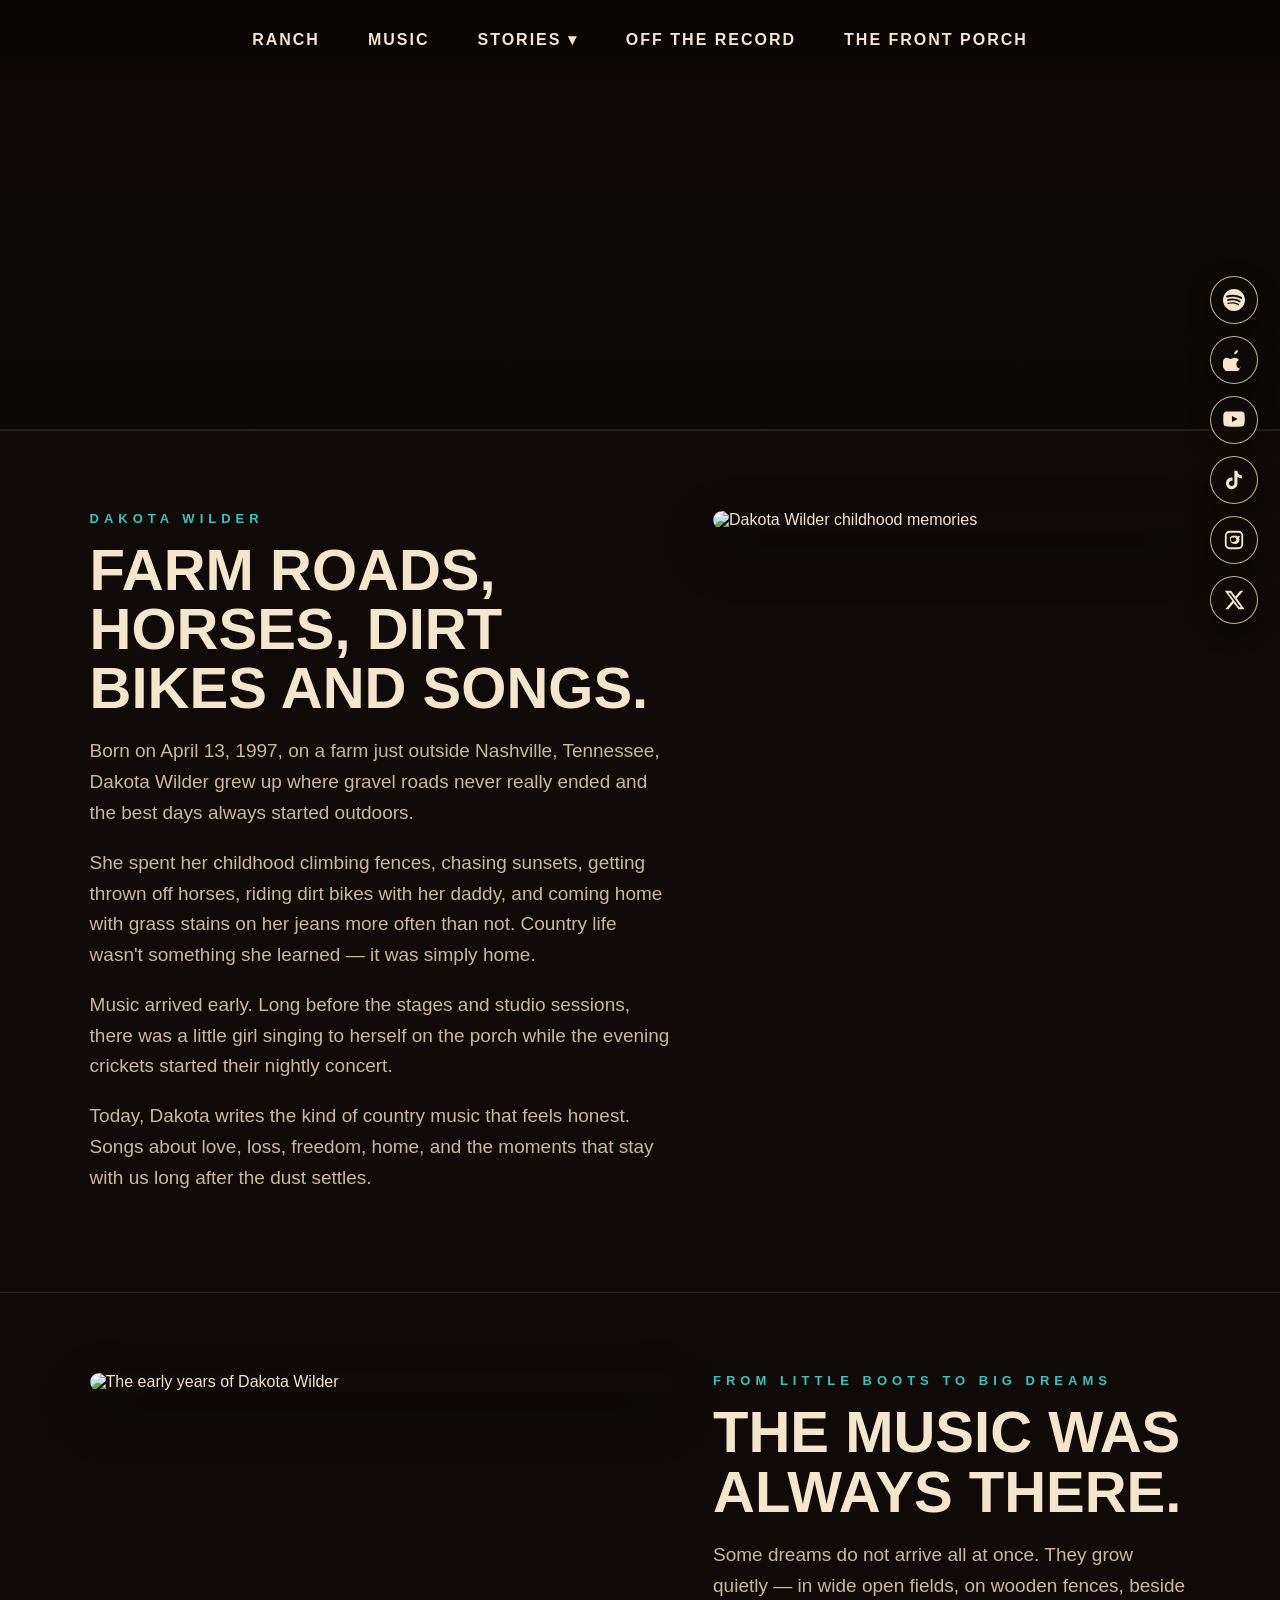
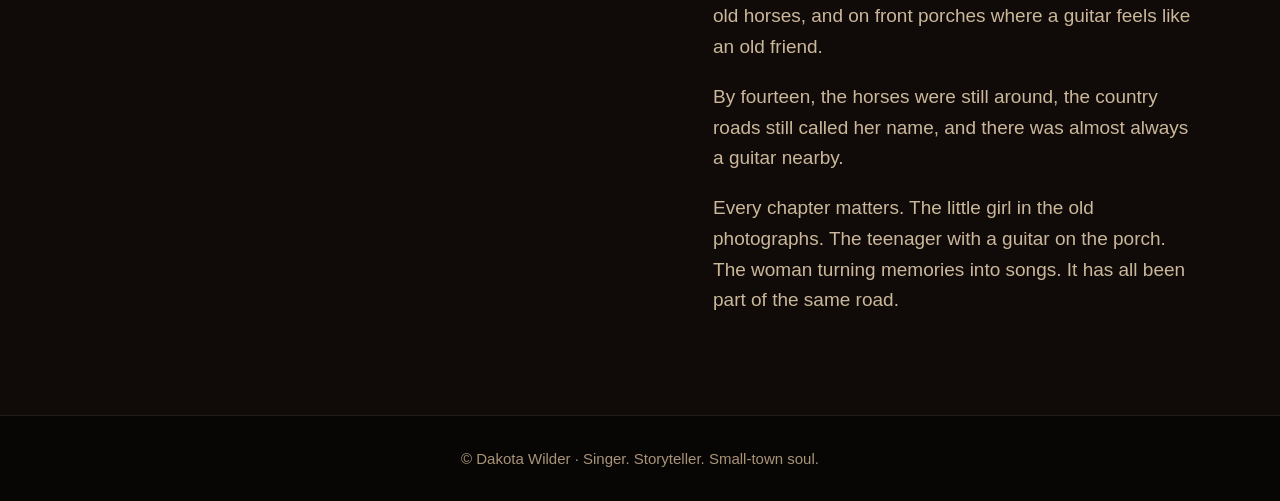
==== commit bb0530b3: "Change .png to .webp" ====
--- a/about.html
+++ b/about.html
@@ -132,7 +132,7 @@
           <div>
             <img
               class="story-image"
-              src="img/scrapbook/childhood-pics2.png"
+              src="img/scrapbook/childhood-pics2.webp"
               alt="Dakota Wilder childhood memories"
             />
           </div>
@@ -143,7 +143,7 @@
           <div>
             <img
               class="story-image"
-              src="img/scrapbook/childhood-pics.png"
+              src="img/scrapbook/childhood-pics.webp"
               alt="The early years of Dakota Wilder"
             />
           </div>
--- a/css/styles.css
+++ b/css/styles.css
@@ -129,27 +129,27 @@
   min-height: 520px;
   background-image:
     linear-gradient(rgba(10, 7, 5, 0.35), rgba(10, 7, 5, 0.45)),
-    url("../img/headers/header-music.png");
+    url("../img/headers/header-music.webp");
 }
 .page-hero-story {
   background-image:
     linear-gradient(rgba(10, 7, 5, 0.28), rgba(10, 7, 5, 0.45)),
-    url("../img/headers/header-story.png");
+    url("../img/headers/header-story.webp");
 }
 .page-hero-journal {
   background-image:
     linear-gradient(rgba(10, 7, 5, 0.28), rgba(10, 7, 5, 0.45)),
-    url("../img/headers/header-journal.png");
+    url("../img/headers/header-journal.webp");
 }
 .page-hero-record {
   background-image:
     linear-gradient(rgba(10, 7, 5, 0.28), rgba(10, 7, 5, 0.45)),
-    url("../img/headers/header-record.png");
+    url("../img/headers/header-record.webp");
 }
 .page-hero-porch {
   background-image:
     linear-gradient(rgba(10, 6, 4, 0.28), rgba(10, 6, 4, 0.42)),
-    url("../img/headers/header-porch.png");
+    url("../img/headers/header-porch.webp");
 }
 .social-rail {
   position: fixed;
